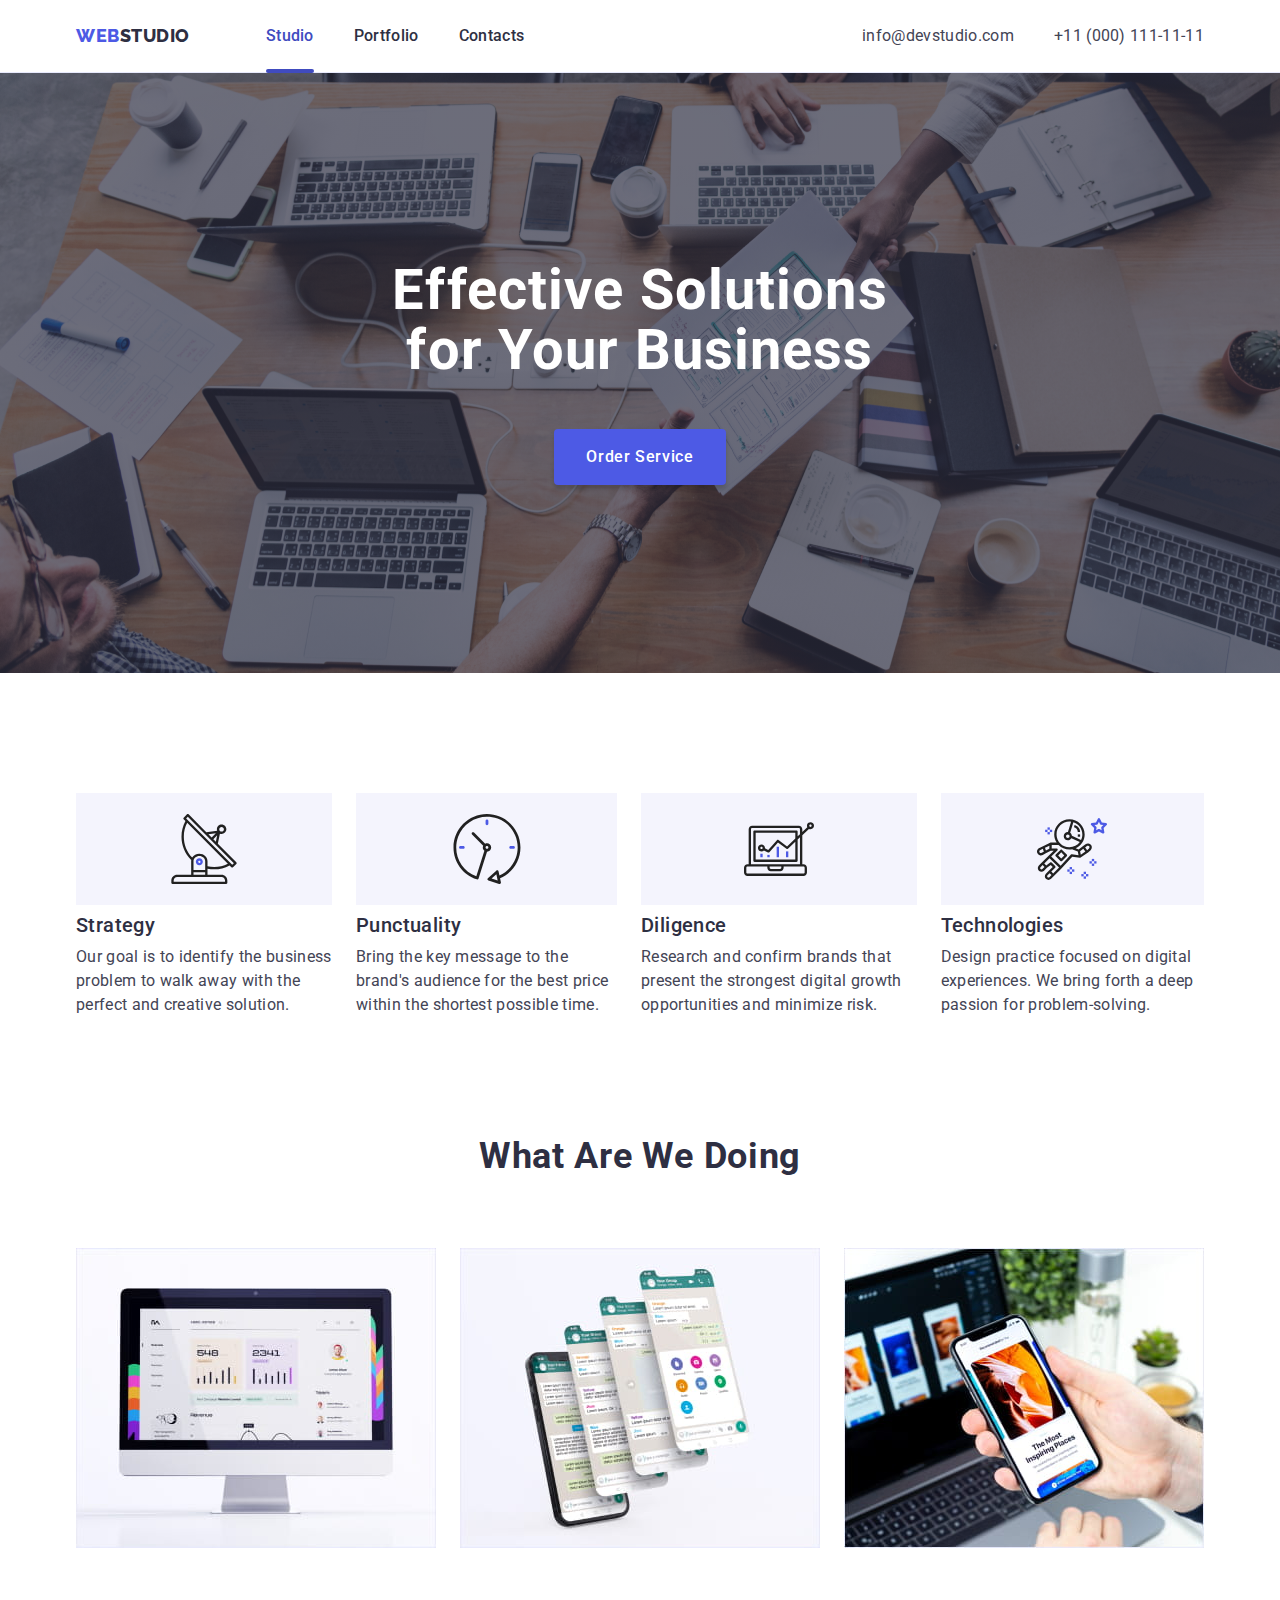
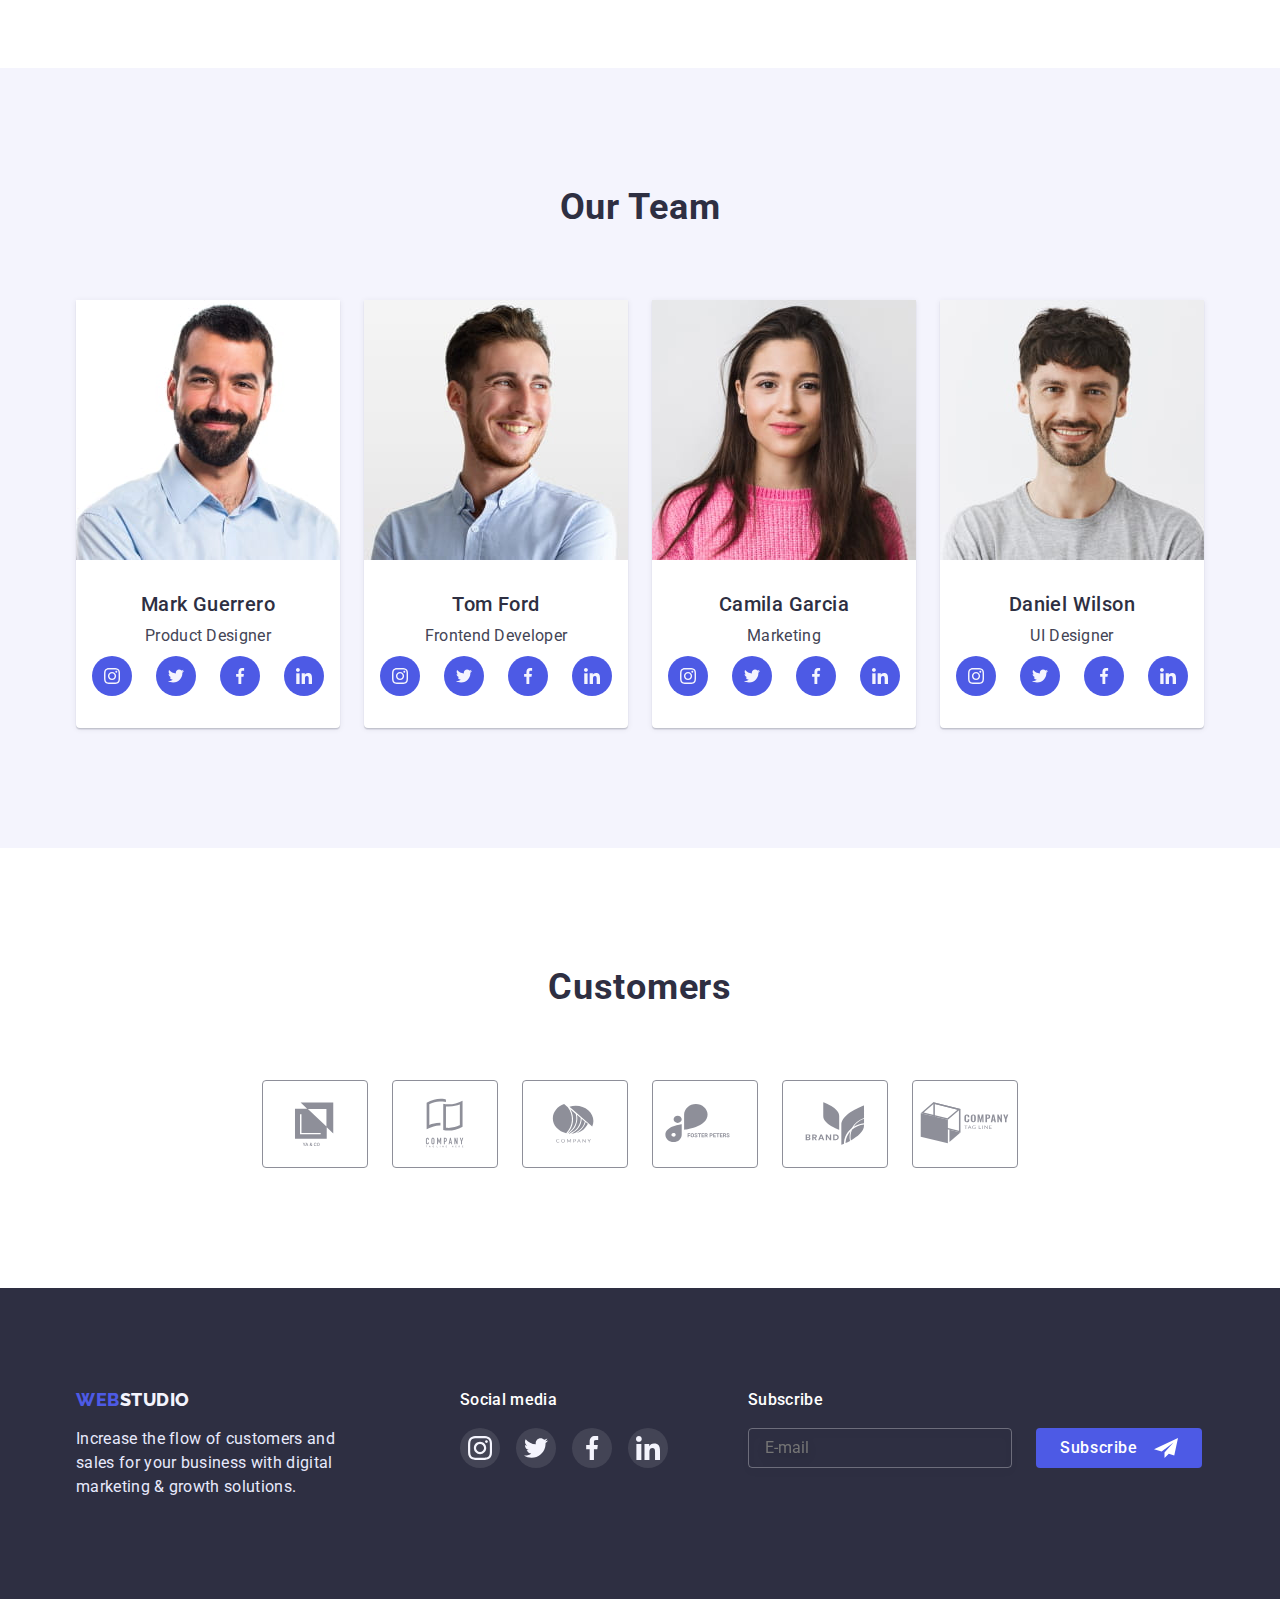
==== index.html @ b94f0a15 "Add files via upload" ====
<!DOCTYPE html>
<html lang="en">
<head>
    <meta charset="UTF-8">
    <meta http-equiv="X-UA-Compatible" content="IE=edge">
    <meta name="viewport" content="width=device-width, initial-scale=1.0">
    <title>Studio</title>
    <link rel="preconnect" href="https://fonts.googleapis.com">
    <link rel="preconnect" href="https://fonts.gstatic.com" crossorigin>
    <link href="https://fonts.googleapis.com/css2?family=Raleway:wght@800&family=Roboto:wght@400;500;700;900&display=swap" rel="stylesheet">
    <link rel="stylesheet" href="css/modern-normalize.css">    
    <link rel="stylesheet" href="css/styles.css">
</head>
<body>
    
<!-- HEADER -->

<header class="top-line">
    
    <div class="top-general container">

        <nav class="top-navigation">

<!--header-logo-->

            <a href="./index.html" class="logo"><span class="logo-clr-2">Web</span>Studio</a>

<!--header-navigation-->

            <ul class="top-navigation-list">

                <li class="top-navigation-items">
                    <a href="index.html" class="navigation-styles active">Studio</a>
                </li>

                <li class="top-navigation-items">
                    <a href="portfolio.html" class="navigation-styles">Portfolio</a>
                </li>

                <li class="top-navigation-items">
                    <a href="" class="navigation-styles">Contacts</a>
                </li>

            </ul>

        </nav>

<!--header-contacts-->

        <address class="top-contacts">

            <ul class="top-contacts-list">

                <li class="top-contacts-items">
                    <a href="mailto:info@devstudio.com" class="top-contacts-link">info@devstudio.com</a>
                </li>

                <li class="top-contacts-items">
                    <a href="tel:+110001111111" class="top-contacts-link">+11 (000) 111-11-11</a>
                </li>

            </ul>

        </address>
        
    </div>

</header>

<!-- MAIN -->

<main>

<!-- SEC 1 -->

<section class="hero-back">

        <div class="hero-box container">

<!--section-1-heading-->

            <h1 class="hero-title">Effective Solutions
                for Your Business</h1>

<!--section-1-button-->

            <button data-modal-open type="button" class="hero-button">Order Service</button>

<!--section-1-modal-->

            <div data-modal class="is-hidden backdrop ">

                <div class="modal ">

                    <button data-modal-close class="close">

                        <svg width="8" height="8" >
                            <use href="./images/icons.svg#icon-close"></use>
                        </svg>

                    </button>

<!-- form -->

                        <h3 class="modal-title">
                            Leave your contacts and we will call you back
                        </h3>

                    <form autocomplete="on">

<!-- 1 -->

                            <label class="styles-labels" for="name">Name</label>

                        <div class="labels-block">

                            <input class="block-input" type="text" name="user-name" id="name" placeholder=" ">

                            <svg class="modal-icons" width="18" height="18" >
                                <use href="./images/icons.svg#icon-person"></use>
                            </svg>
        
                        </div>

<!-- 2 -->

                            <label class="styles-labels" for="tel">Phone</label>

                        <div class="labels-block">
                            <input class="block-input" type="tel" name="phone" id="tel" placeholder=" ">
                            
                            <svg class="modal-icons" width="18" height="24" >
                                <use href="./images/icons.svg#icon-phone"></use>
                            </svg>
                        
                        </div>

<!-- 3 -->

                            <label class="styles-labels" for="mail">Email</label>

                        <div class="labels-block">
                            <input class="block-input" type="email" name="email" id="mail" placeholder=" ">
                        
                            <svg class="modal-icons" width="18" height="24" >
                                <use href="./images/icons.svg#icon-email"></use>
                            </svg>
                        
                        </div>

<!-- comment -->

                            <label class="styles-labels" for="comment">Comment</label>
                        
                        <div class="comment-pozition">

                            <textarea class="comment-block" name="comment" id="comment" placeholder="Text input"></textarea>
                        </div>

<!-- checkbox -->

                        <div class="checkbox-pozition">

                            <label class="chekbox-content">

                                <input class="checkbox" type="checkbox" name="privacy-policy">
                                
                                <svg class="icon-accept" width="16" height="16">
                                    <use href="./images/icons.svg#icon-click"></use>
                                </svg>

                                I accept the terms and conditions of the<a class="link-checkbox" href="">Privacy Policy</a>
                            
                            </label>
                        
                        </div>

                        <button class="modal-send" type="submit">Send</button>

                    </form>

                </div>   

            </div>

        </div>

</section>

<!-- SEC 2 -->

<section class="section">

    <div class="container">

        <h2 class="visually-hidden">features</h2>

            <ul class="benefits-list">
    
                <li class="benefits-items">

                    <div class="benefits-icon">
                        <svg width="70" height="70">
                            <use href="./images/icons.svg#icon-antenna"></use>
                        </svg>
                    </div>

                    <h3 class="benefits-title">Strategy</h3>
    
                    <p class="benefits-text">
                        Our goal is to identify the business
                        problem to walk away with the
                        perfect and creative solution. 
                    </p>

                </li>
    
                <li class="benefits-items">

                    <div class="benefits-icon">
                        <svg width="70" height="70">
                            <use href="./images/icons.svg#icon-clock"></use>
                        </svg>
                    </div>

                    <h3 class="benefits-title">Punctuality</h3>
    
                    <p class="benefits-text">
                        Bring the key message to the
                        brand's audience for the best price
                        within the shortest possible time.
                    </p>
                </li>
    
                <li class="benefits-items">

                    <div class="benefits-icon">
                        <svg width="70" height="70">
                            <use href="./images/icons.svg#icon-diagram"></use>
                        </svg>
                    </div>

                    <h3 class="benefits-title">Diligence</h3>
    
                    <p class="benefits-text">Research and confirm brands that
                        present the strongest digital growth
                        opportunities and minimize risk.
                    </p>

                </li>
    
                <li class="benefits-items">

                    <div class="benefits-icon">
                        <svg width="70" height="70">
                            <use href="./images/icons.svg#icon-astronaut"></use>
                        </svg>
                    </div>

                    <h3 class="benefits-title">Technologies</h3>
    
                    <p class="benefits-text">Design practice focused on digital
                        experiences. We bring forth a deep
                        passion for problem-solving.
                        </p>
                </li>
    
            </ul>

    </div>

</section>

<!-- SEC 3 -->

<section class="section services">
        
    <div class="container">
        
        <h2 class="services-title">What are we doing</h2>
    
            <ul class="services-list">
    
                <li class="services-items">
                    <img src="./images/Studio/pc.jpg" alt="pc" width="360" height="300">
                </li>
    
                <li class="services-items">
                    <img src="./images/Studio/smartphone1.jpg" alt="smartphone" width="360" height="300">
                </li>
    
                <li class="services-items">
                    <img src="./images/Studio/smartphone2.jpg" alt="smartphone" width="360" height="300">
                </li>
    
            </ul>
        
    </div>

</section>

<!-- SEC 4 -->

<section class="section team-back">

    <div class="container">
        
        <h2 class="team-title">Our Team</h2>
    
            <ul class="team-list">
    
                <li class="team-cards">

                    <img class="team-photo" src="./images/Studio/Mark.jpg" alt="Mark" width="264" height="260">
    
                            <h3 class="team-name">Mark Guerrero</h3>
                            <p class="team-specialization">Product Designer</p>

                        <ul class="staff-socials">

                            <li class="icon-pozition">
                                <a href="" class="frame-social">

                                    <svg class="staff-icons" width="16" height="16">
                                        <use href="./images/icons.svg#icon-instagram"></use>
                                    </svg>

                                </a>
                            </li>

                            <li class="icon-pozition">
                                <a href="" class="frame-social">

                                    <svg class="staff-icons" width="16" height="16">
                                        <use href="./images/icons.svg#icon-twitter"></use>
                                    </svg>

                                </a>
                            </li>

                            <li class="icon-pozition">
                                <a href="" class="frame-social">

                                    <svg class="staff-icons" width="16" height="16">
                                        <use href="./images/icons.svg#icon-facebook"></use>
                                    </svg>

                                </a>
                            </li>

                            <li class="icon-pozition">
                                <a href="" class="frame-social">

                                    <svg class="staff-icons" width="16" height="16">
                                        <use href="./images/icons.svg#icon-linkedin"></use>
                                    </svg>

                                </a>
                            </li>

                        </ul>
    
                </li>
    
                <li class="team-cards">

                    <img class="team-photo" src="./images/Studio/Tom.jpg" alt="Tom" width="264" height="260">
    
                            <h3 class="team-name">Tom Ford</h3>
                            <p class="team-specialization">Frontend Developer</p>

                        <ul class="staff-socials">

                            <li class="icon-pozition">
                                <a href="" class="frame-social">

                                    <svg class="staff-icons" width="16" height="16">
                                        <use href="./images/icons.svg#icon-instagram"></use>
                                    </svg>

                                </a>
                            </li>

                            <li class="icon-pozition">
                                <a href="" class="frame-social">

                                    <svg class="staff-icons" width="16" height="16">
                                        <use href="./images/icons.svg#icon-twitter"></use>
                                    </svg>

                                </a>
                            </li>

                            <li class="icon-pozition">
                                <a href="" class="frame-social">

                                    <svg class="staff-icons" width="16" height="16">
                                        <use href="./images/icons.svg#icon-facebook"></use>
                                    </svg>
                                    
                                </a>    
                            </li>

                            <li class="icon-pozition">
                                <a href="" class="frame-social">

                                    <svg class="staff-icons" width="16" height="16">
                                        <use href="./images/icons.svg#icon-linkedin"></use>
                                    </svg>

                                </a>
                            </li>

                        </ul>
    
                </li>
    
                <li class="team-cards">

                    <img class="team-photo" src="./images/Studio/Camila.jpg" alt="Camila" width="264" height="260">
    
                            <h3 class="team-name">Camila Garcia</h3>
                            <p class="team-specialization">Marketing</p>

                        <ul class="staff-socials">

                            <li class="icon-pozition">
                                <a href="" class="frame-social">

                                    <svg class="staff-icons" width="16" height="16">
                                        <use href="./images/icons.svg#icon-instagram"></use>
                                    </svg>
                                    
                                </a>
                            </li>

                            <li class="icon-pozition">
                                <a href="" class="frame-social">

                                    <svg class="staff-icons" width="16" height="16">
                                        <use href="./images/icons.svg#icon-twitter"></use>
                                    </svg>

                                </a>
                            </li>

                            <li class="icon-pozition">
                                <a href="" class="frame-social">

                                    <svg class="staff-icons" width="16" height="16">
                                        <use href="./images/icons.svg#icon-facebook"></use>
                                    </svg>

                                </a>
                            </li>

                            <li class="icon-pozition">
                                <a href="" class="frame-social">

                                    <svg class="staff-icons" width="16" height="16">
                                        <use href="./images/icons.svg#icon-linkedin"></use>
                                    </svg>

                                </a>
                            </li>

                        </ul>
    
                </li>
    
                <li class="team-cards">

                    <img class="team-photo" src="./images/Studio/Daniel.jpg" alt="Daniel" width="264" height="260">
    
                            <h3 class="team-name">Daniel Wilson</h3>
                            <p class="team-specialization">UI Designer</p>

                        <ul class="staff-socials">

                            <li class="icon-pozition">
                                <a href="" class="frame-social">

                                    <svg class="staff-icons" width="16" height="16">
                                        <use href="./images/icons.svg#icon-instagram"></use>
                                    </svg>

                                </a>
                            </li>

                            <li class="icon-pozition">
                                <a href="" class="frame-social">
                                    
                                    <svg class="staff-icons" width="16" height="16">
                                        <use href="./images/icons.svg#icon-twitter"></use>
                                    </svg>

                                </a>
                            </li>

                            <li class="icon-pozition">
                                <a href="" class="frame-social">

                                    <svg class="staff-icons" width="16" height="16">
                                        <use href="./images/icons.svg#icon-facebook"></use>
                                    </svg>

                                </a>
                            </li>

                            <li class="icon-pozition">
                                <a href="" class="frame-social">

                                    <svg class="staff-icons" width="16" height="16">
                                        <use href="./images/icons.svg#icon-linkedin"></use>
                                    </svg>

                                </a>
                            </li>

                        </ul>
                </li>
            
            </ul>


    </div>

</section>

<!-- SEC 5 -->
<section class="section">

    <div class="container">

        <h2 class="clients-title">Customers</h2>

        <ul class="clients-list">

            <li class="clients-items">
                <a href="" class="clients-link">
                    <svg class="clients-icons" width="104" height="56">
                        <use href="./images/icons.svg#icon-Logo"></use>
                    </svg>
                </a>
            </li>

            <li class="clients-items">
                <a href="" class="clients-link">
                    <svg class="clients-icons" width="104" height="56">
                        <use href="./images/icons.svg#icon-Logo-1"></use>
                    </svg>
                </a>
            </li>

            <li class="clients-items">
                <a href="" class="clients-link">
                    <svg class="clients-icons" width="104" height="56">
                        <use href="./images/icons.svg#icon-Logo-2"></use>
                    </svg>
                </a>
            </li>

            <li class="clients-items">
                <a href="" class="clients-link">
                    <svg class="clients-icons" width="104" height="56">
                        <use href="./images/icons.svg#icon-Logo-3"></use>
                    </svg>
                </a>
            </li>

            <li class="clients-items">
                <a href="" class="clients-link">
                    <svg class="clients-icons" width="104" height="56">
                        <use href="./images/icons.svg#icon-Logo-4"></use>
                    </svg>
                </a>    
            </li>

            <li class="clients-items">
                <a href="" class="clients-link">
                    <svg class="clients-icons" width="104" height="56">
                        <use href="./images/icons.svg#icon-Logo-5"></use>
                    </svg>
                </a>
            </li>
            
        </ul>

    </div>

</section>

</main>

<!-- FOOTER -->


















<footer class="footer-page">

    <div class="foot-back container">

        <div>

<!--footer-logo-->
            
            <a href="./index.html" class="logo-foot"><span class="logo-clr-2">Web</span>Studio</a>
            
<!--footer-text-->

            <p class="foot-text">Increase the flow of customers and sales for your business with digital marketing & growth solutions.</p>
        
        </div>

<!--footer-icons-->

        <div class="foot-media-pozition">

            <h3 class="foot-social-title">Social media</h3>
    
            <ul class="foot-socials">
                <li class="foot-pozition">
                    <a href="" class="foot-link">

                        <svg class="foot-icons" width="24" height="24">
                            <use href="./images/icons.svg#icon-instagram"></use>
                        </svg>

                    </a>
                </li>
    
                <li class="foot-pozition">
                    <a href="" class="foot-link">

                        <svg class="foot-icons" width="24" height="24">
                            <use href="./images/icons.svg#icon-twitter"></use>
                        </svg>

                    </a>
                </li>

                <li class="foot-pozition">
                    <a href="" class="foot-link">

                        <svg class="foot-icons" width="24" height="24">
                            <use href="./images/icons.svg#icon-facebook"></use>
                        </svg>

                    </a>
                </li>

                <li class="foot-pozition">
                    <a href="" class="foot-link">

                        <svg class="foot-icons" width="24" height="24">
                            <use href="./images/icons.svg#icon-linkedin"></use>
                        </svg>

                    </a>
                </li>

            </ul>
        </div>

        <div class="subscribe-position" >

            <h3 class="subscribe-title">Subscribe</h3>

            <form class="foot-form">

                        <input class="foot-input-email" type="email" placeholder="E-mail">

                <button class="button-subscribe" type="submit">Subscribe
    
                    <svg class="airplane-position" width="24" height="24">
                        <use href="./images/icons.svg#icon-airplane"></use>
                    </svg>
        
                </button>

            </form>

        </div>

    </div>

</footer>

<script src="./js/modal.js"></script>

</body>
</html>
---- css/styles.css ----
/* GLOBAL-1 */
h1, h2, h3, h4, h5, h6, ul, p{ 
margin: 0;
padding: 0;
}

img{
display: block;
}

body{
font-family: 'Roboto', sans-serif;
background-color: var(--color-9);
color: var(--color-3);
}

.container{
max-width: 1158px;
margin: auto;
padding: 0 15px;
}

.section{
padding-top: 120px;
padding-bottom: 120px;
}

:root {
    --color-1: #4D5AE5 ;
    --color-2: #404BBF;
    --color-3: #2E2F42;
    --color-4: #31D0AA;
    --color-5: #434455 ;
    --color-6: #8E8F99 ;
    --color-7: #E7E9FC ;
    --color-8: #F4F4FD ;
    --color-9: #FFFFFF;
    --color-10: #AFB1B8;
    --color-11: #FCFCFC; 
    --color-12: #757575;
    --color-13: #8E8F99;
}

.visually-hidden {
position: absolute;
white-space: nowrap;
width: 1px;
height: 1px;
overflow: hidden;
border: 0;
clip: rect(0 0 0 0);
clip-path: inset(50%);
margin: -1px;
} 

/* --HEADER-- */

.top-line{
border-bottom: 1px solid var(--color-7);
box-shadow: 0px 2px 1px rgba(46, 47, 66, 0.08), 0px 1px 1px rgba(46, 47, 66, 0.16), 0px 1px 6px rgba(46, 47, 66, 0.08);
}

.top-general{
display: flex;
margin: auto;
}

.top-navigation{
display: flex;
}

.logo{
font-family: 'Raleway', sans-serif;
font-weight: 800;
font-size: 18px;
line-height: 1.3;
letter-spacing: 0.03em;
text-transform: uppercase;
color: var(--color-3);
text-decoration: none;
padding: 24px 0px;
}

.logo-clr-2{
color: var(--color-1);
}

.top-navigation-list{
display: flex;
list-style-type: none;
gap: 40px;
margin-left: 76px;
}

.top-navigation-items{
position:relative;
}

.navigation-styles{
font-weight: 500;
font-size: 16px;
line-height: 1.5;
letter-spacing: 0.02em;
text-decoration: none; 
color: var(--color-3);
display: block;
padding: 24px 0px;
transition-property: color;
transition-duration: 250ms;
transition-timing-function: cubic-bezier(0.4, 0, 0.2, 1);
}

.navigation-styles:hover, .navigation-styles:focus{
color: var(--color-2);
}

.top-contacts{
margin-left: auto;
}

.top-contacts-list{
display: flex;
list-style-type: none;
gap: 40px;
}

.top-contacts-items{

}

.top-contacts-link{
font-style: normal;
font-size: 16px;
line-height: 1.5;
letter-spacing: 0.02em;
color: var(--color-5);
text-decoration: none; 
display: block;
padding: 24px 0px;
transition-property: color;
transition-duration: 250ms;
transition-timing-function: cubic-bezier(0.4, 0, 0.2, 1);
}

.top-contacts-link:hover, .top-contacts-link:focus{
color: var(--color-2);

}

/* ---MAIN-INDEX--- */

/* -SEC-1-HERO- */


.hero-back{
margin: 0 auto;
max-width: 1440px;   
background: var(--color-3);
padding-bottom: 188px;
padding-top: 188px;
text-align: center;
background-image: linear-gradient(to right,rgba(46, 47, 66, 0.7),rgba(46, 47, 66, 0.7)), url(../images/Studio/hero-image.jpg);
}

.hero-box{

}

.hero-title{
font-weight: 700;
font-size: 56px;
line-height: 1.07;
text-align: center;
letter-spacing: 0.02em;
color: var(--color-9);
width: 496px;
margin: auto;
}

.hero-button{
font-family: 'Roboto', sans-serif;
padding: 16px 32px;
background: var(--color-1);
box-shadow: 0px 4px 4px rgba(0, 0, 0, 0.15);
border-radius: 4px;
font-weight: 500;
font-size: 16px;
line-height: 1.5;
letter-spacing: 0.04em;
color: var(--color-9);
border: 0px;
cursor: pointer;
margin-top: 48px;
text-align: center;
transition-property: background;
transition-duration: 250ms;
transition-timing-function: cubic-bezier(0.4, 0, 0.2, 1);
}

.hero-button:hover, .hero-button:focus{
background: var(--color-2);
}

.is-hidden{
visibility: hidden;
opacity: 0;
pointer-events: none;
}

.backdrop{ 
position:fixed;
top: 0;
left: 0;
width: 100%;
height: 100%;
background: rgba(46, 47, 66, 0.4);
z-index: 100;
transition-property: visibility, opacity;
transition-duration: 250ms;
transition-timing-function: cubic-bezier(0.4, 0, 0.2, 1);
}

.backdrop.is-hidden .modal{
transform:translate(-50%, -50%);
}

.modal{
transform:translate(-50%, -50%);
width: 408px;
height: 576px;
position: absolute;
top: 50%;
left: 50%;
background-color: var(--color-11);

padding-left: 24px;
padding-right: 24px;
padding-bottom: 24px;
padding-top: 72px;
}

.close{
border: 1px solid rgba(0, 0, 0, 0.1);
width: 24px;
height: 24px;
border-radius: 50%;
cursor: pointer;
background-color: var(--color-7);
display: flex;
justify-content: center;
align-items: center;
position: absolute;
top: 24px;
right: 24px;
transition-property: background, fill;
transition-duration: 250ms;
transition-timing-function: cubic-bezier(0.4, 0, 0.2, 1);
}

.close:hover, .close:focus{
background: var(--color-2);
fill: var(--color-9);
}

/* form */

form{

}

.modal-title{
    
font-weight: 500;
font-size: 16px;
line-height: 1.5;
text-align: center;
letter-spacing: 0.02em;
color: var(--color-3);

margin-bottom: 16px;

}

.labels-block{
margin-bottom: 8px;
display: flex;
flex-direction: column;
position: relative;
}

.styles-labels{
font-size: 12px;
line-height: 1;
letter-spacing: 0.01em;
color: var(--color-13);
margin-bottom: 4px;
display: block;
text-align: start;
}

.block-input{
border: 1px solid rgba(33, 33, 33, 0.2);
border-radius: 4px;
font-size: 12px;
line-height: 1.17;
letter-spacing: 0.04em;
color: var(--color-3);
height: 40px;
padding-left: 38px;

transition-property: border-color;
transition-duration: 250ms;
transition-timing-function: cubic-bezier(0.4, 0, 0.2, 1);
}

.block-input:hover, .block-input:focus{
border-color: var(--color-1);
outline: none;
}

.block-input:hover, .block-input:focus + .modal-icons{
fill: var(--color-1);
}

.modal-icons{
position: absolute;
display: inline-block;
left: 19px;
top: 50%;
transform: translateY(-50%);
fill: var(--color-3);

transition-property: fill;
transition-duration: 250ms;
transition-timing-function: cubic-bezier(0.4, 0, 0.2, 1);
}

.comment-pozition{
display: flex;
flex-direction: column;
position: relative;
}

.comment-block{
height: 120px;
border: 1px solid rgba(33, 33, 33, 0.2);
border-radius: 4px;
font-size: 12px;
line-height: 1.7;
letter-spacing: 0.04em;
color: var(--color-3);
resize: none;
padding-top: 8px;
padding-left: 16px;

transition-property: border-color;
transition-duration: 250ms;
transition-timing-function: cubic-bezier(0.4, 0, 0.2, 1);
}

.comment-block:hover, .comment-block:focus{
border-color: var(--color-1);
outline: none;
}

.checkbox-pozition{
margin-top: 16px;
margin-bottom: 24px;
}

.checkbox{
position: absolute;
width: 1px;
height: 1px;
margin: -1px;
border: 0;
padding: 0;
clip: rect(0 0 0 0);
overflow: hidden;
transition-property: background, fill;
transition-duration: 250ms;
transition-timing-function: cubic-bezier(0.4, 0, 0.2, 1);
}

.checkbox:checked + .icon-accept{
background: var(--color-2);
border-radius: 2px;
fill: var(--color-8);
background-origin: border-box;
padding: 4px 3px;
border: none;

}

.icon-accept{
border: 1.5px solid var(--color-3);
border-radius: 2px;
fill: none;
margin-right: 10px;
transition-property: background, fill;
transition-duration: 250ms;
transition-timing-function: cubic-bezier(0.4, 0, 0.2, 1);
}

.chekbox-content{
font-size: 12px;
line-height: 1.17;
letter-spacing: 0.04em;
color: var(--color-12);
flex: none;
order: 1;
flex-grow: 0;
cursor: pointer;
align-items: center;
display: flex;
}

.link-checkbox{
font-size: 12px;
line-height: 1.3;
letter-spacing: 0.04em;
text-decoration-line: underline;
color: var(--color-1);
flex: none;
order: 2;
flex-grow: 0;
margin-left: 3px;
}

.link-checkbox:hover, .link-checkbox:focus{
color: var(--color-2);
outline: none;
}

.modal-send{
outline: none;
background: var(--color-1);
box-shadow: 0px 4px 4px rgba(0, 0, 0, 0.15);
border-radius: 4px;
font-size: 16px;
line-height: 1.5;
text-align: center;
letter-spacing: 0.04em;
color: var(--color-9);
cursor: pointer;
border: 0;
max-width: 169px;
width: 100%;
padding: 16px 32px;
transition-property: background;
transition-duration: 250ms;
transition-timing-function: cubic-bezier(0.4, 0, 0.2, 1);
}

.modal-send:hover, .modal-send:focus{
background: var(--color-2);
}

.privacy-policy{
font-size: 12px;
line-height: 1.17;
letter-spacing: 0.04em;
color: var(--color-12);

flex: none;
order: 1;
flex-grow: 0;
}





/* -SEC-2-BENEFITS- */

.benefits-list{
display: flex;
list-style-type: none;
gap: 24px;
padding: 0 ;
}

.benefits-items{
flex-basis: calc((100%-72)/ 4)
}

.benefits-icon{
height: 112px;
display: flex;
justify-content: center;
align-items: center;
background: var(--color-8);
}

.benefits-title{
margin-top: 8px;
font-weight: 500;
font-size: 20px;
line-height: 1.2;
letter-spacing: 0.02em;
}

.benefits-text{
font-size: 16px;
line-height: 1.5;
letter-spacing: 0.02em;
color: var(--color-5);
margin-top: 8px;
}

/* -SEC-3-SERVICES */

.services{
padding-top: 0;
}

.services-title{
font-weight: 700;
font-size: 36px;
line-height: 1.1;
text-align: center;
letter-spacing: 0.02em;
text-transform: capitalize;
}

.services-list{
margin: 0;
margin-top: 72px;
display: flex;
justify-content: center;
list-style-type: none;
gap: 24px;
padding: 0;
}

.services-items{

}

/* -SEC-4-TEAM */

.team-back{
background: var(--color-8);
}

.team-title{
font-weight: 700;
font-size: 36px;
line-height: 1.1;
text-align: center;
letter-spacing: 0.02em;
text-transform: capitalize;
}

.team-list{
margin: 0;
display: flex;
justify-content: center;
list-style-type: none;
gap: 24px;
margin-top: 72px;
padding: 0;
}

.team-cards{
background: var(--color-9);
box-shadow: 0px 1px 6px rgba(46, 47, 66, 0.08), 0px 1px 1px rgba(46, 47, 66, 0.16), 0px 2px 1px rgba(46, 47, 66, 0.08);
border-radius: 0px 0px 4px 4px;
padding-bottom: 32px;
margin: 0;
}

.team-photo{

}

.team-name{
font-weight: 500;
font-size: 20px;
line-height: 1.2;
text-align: center;
letter-spacing: 0.02em;
flex: none;
order: 0;
flex-grow: 0;
margin-top: 32px;
margin-bottom: 0px;
}

.team-specialization{
font-size: 16px;
line-height: 1.5;
text-align: center;
letter-spacing: 0.02em;
color: var(--color-5);
margin: 8px 0px;
}

.staff-socials{
display: flex;
gap: 24px;
justify-content: center;
padding: 0;
}

.icon-pozition{
list-style-type: none;
}

.frame-social{
display: flex;
justify-content: center;
align-items: center;
width: 40px;
height: 40px;
border-radius: 50%;
color: var(--color-8);
background: var(--color-1);
transition-property: background;
transition-duration: 250ms;
transition-timing-function: cubic-bezier(0.4, 0, 0.2, 1);
}

.frame-social:hover, .frame-social:focus{
background: var(--color-2);
}

.staff-icons{
fill: currentColor;
}

/* -SEC-5-CLIENTS */

.clients-title{
font-weight: 700;
font-size: 36px;
line-height: 1.1;
text-align: center;
letter-spacing: 0.02em;
text-transform: capitalize;
}

.clients-list{
display: flex;
justify-content: center;
gap: 24px;
margin-top: 72px;
}

.clients-items{
list-style-type: none;
flex-basis: calc((100%-88)/ 6);
}

.clients-link{
display: flex;
justify-content: center;
align-items: center;
fill:var(--color-6);
border: 1px solid var(--color-6);
border-radius: 4px;
height: 88px;
transition-property: fill, border;
transition-duration: 250ms;
transition-timing-function: cubic-bezier(0.4, 0, 0.2, 1);
}


.clients-link:hover, .clients-link:focus{
fill: var(--color-2);
border: 1px solid var(--color-2);
}

/* ---MAIN-PORTFOLIO--- */

.scroll-up{
padding-top: 94px;
}

.scroll-portfolio-list{
display: flex;
list-style-type: none;
gap: 24px;
justify-content: center;
}

.scroll-items{

}

.button-portfolio{
font-family: 'Roboto', sans-serif;
background: var(--color-8);
border: 1px solid var(--color-7);
border-radius: 4px;
font-weight: 500;
font-size: 16px;
line-height: 1.5;
letter-spacing: 0.04em;
color: var(--color-1);
padding: 12px 24px;
cursor: pointer;
transition-property: background, color, box-shadow, border-color;
transition-duration: 250ms;
transition-timing-function: cubic-bezier(0.4, 0, 0.2, 1);
}

.button-portfolio:hover, .button-portfolio:focus{
background: var(--color-2);
box-shadow: 0px 3px 1px rgba(0, 0, 0, 0.1), 0px 2px 1px rgba(0, 0, 0, 0.08), 0px 2px 2px rgba(0, 0, 0, 0.12);
color: var(--color-9);
border-color: transparent;
}

/* ---- SEC 1.2 ---- */

.portfolio-list{
list-style-type: none;    
display: flex;
flex-wrap: wrap;
column-gap: 24px;
row-gap: 48px;
justify-content: center;
margin-top: 72px;
}

/* --------------- */
.card-items{
transition-property: opacity, transform;
transition-duration: 250ms;
transition-timing-function: cubic-bezier(0.4, 0, 0.2, 1);
}
.card-items:hover .text-sliding{
opacity: 1;
transform: translateY(0);  
}
.card-items:hover .text-back-card{
opacity: 1;
transform: translateY(-100%);
}
/* --------------- */

.card-link-style{
text-decoration: none;
background: var(--color-9);
display: block;
transition-property: box-shadow;
transition-duration: 250ms;
transition-timing-function: cubic-bezier(0.4, 0, 0.2, 1);
}
.card-link-style:hover, .card-link-style:focus{
box-shadow: 0px 1px 6px rgba(46, 47, 66, 0.08), 0px 1px 1px rgba(46, 47, 66, 0.16), 0px 2px 1px rgba(46, 47, 66, 0.08);
}
/* --------------- */

.card-frame{
border-left: 1px solid var(--color-7);
border-right: 1px solid var(--color-7);
border-bottom: 1px solid var(--color-7);
padding: 32px 16px;
}

.brand-pic{
position: relative;
overflow: hidden;
}

.text-back-card{
display: block;
content: "";
width: 100%;
height: 100%;
position: absolute;
background-color: var(--color-2);
transition-property: opacity, transform; 
transition-duration: 250ms;
transition-timing-function: cubic-bezier(0.4, 0, 0.2, 1);
}

.text-sliding{
position: absolute;
font-weight: 400;
font-size: 16px;
line-height: 1.5;
letter-spacing: 0.02em;
top: 40px;
left: 32px;
right: 32px;
color: var(--color-8);
opacity: 0;
transition-property: opacity, transform;
transition-duration: 250ms;
transition-timing-function: cubic-bezier(0.4, 0, 0.2, 1);
transform: translateY(100%);  
}

.brand-name{
color: var(--color-3);
font-weight: 500;
font-size: 20px;
line-height: 1.2;
letter-spacing: 0.02em;
}

.brand-type{
color: var(--color-5);
font-size: 16px;
line-height: 1.5;
letter-spacing: 0.02em; 
margin-top: 8px;
}

/* --FOOTER-- */

.footer-page{
background: var(--color-3); 
padding-top: 100px;
padding-bottom: 100px;
}

.foot-back{
display:flex ;
}

.logo-foot{
font-family: 'Raleway', sans-serif;
font-weight: 800;
font-size: 18px;
line-height: 1.3;
letter-spacing: 0.03em;
text-transform: uppercase;
color: var(--color-8);
text-decoration: none;
}

.foot-text{
font-size: 16px;
line-height: 1.5;
letter-spacing: 0.02em;
color: var(--color-7);
margin-top: 16px;
max-width: 264px;
}

.foot-media-pozition{
margin-left: 120px;
}

.foot-social-title{
font-weight: 500;
font-size: 16px;
line-height: 1.5;
letter-spacing: 0.02em;
color: var(--color-9);
}

.foot-socials{
display: flex;
gap: 16px;
justify-content: center;
margin-top: 16px;
}


.foot-pozition{
list-style-type: none;
}

.foot-link{
display: flex;
justify-content: center;
align-items: center;
width: 40px;
height: 40px;
border-radius: 50%;
color: var(--color-8);
background: rgba(255, 255, 255, 0.1);
transition-property: background;
transition-duration: 250ms;
transition-timing-function: cubic-bezier(0.4, 0, 0.2, 1);
}

.foot-link:hover, .foot-link:focus{
background: var(--color-4);
}

.foot-icons{
fill: currentColor;
}

/* Subscribe */

.foot-form{
display: flex;
align-items:end ;
margin-top: 16px;
}

.subscribe-position{
margin-left: 80px;
}

.subscribe-title{
font-weight: 500;
font-size: 16px;
line-height: 1.5;
letter-spacing: 0.02em;
color: var(--color-9);
}

.foot-input-email{
border: 1px solid rgba(255, 255, 255, 0.3);
filter: drop-shadow(0px 4px 4px rgba(0, 0, 0, 0.15));
border-radius: 4px;
background: none;
height: 40px;
width: 264px;
padding-left: 16px;
transition-property: border-color, background-color;
transition-duration: 250ms;
transition-timing-function: cubic-bezier(0.4, 0, 0.2, 1);
color: var(--color-9);
}

.foot-input-email:hover{
border-color: var(--color-1);
}

.foot-input-email:focus{
border-color: var(--color-1);
background: none;
outline: none;
}

.foot-email-style{
position: absolute;
padding-top: 8px;
padding-left: 16px;
font-size: 12px;
line-height: 2;
display: flex;
align-items: center;
letter-spacing: 0.04em;
color: rgba(255, 255, 255, 0.6);
}

/*  */

.button-subscribe{
height: 100%;
font-weight: 500;
font-size: 16px;
line-height: 1.5;
display: flex;
align-items: center;
letter-spacing: 0.04em;
color: var(--color-9); 
background: var(--color-1);
border-radius: 4px;
border: none;
margin-left: 24px;
justify-content: center;
padding: 8px 24px;
gap: 16px;
transition-property: background;
transition-duration: 250ms;
transition-timing-function: cubic-bezier(0.4, 0, 0.2, 1);
}

.button-subscribe:hover, .button-subscribe:focus{
background: var(--color-2);
box-shadow: 0px 4px 4px rgba(0, 0, 0, 0.15);
border-radius: 4px;
cursor: pointer;
}

.airplane-position{
fill: var(--color-9);
}

/* GLOBAL-2 */
.active{
color: var(--color-2);
}

.active::after{
position: absolute;
content: "";
width: 100%;
height: 4px;
bottom: -1px;
display: block;
border-radius: 2px;
background-color: var(--color-2);

}
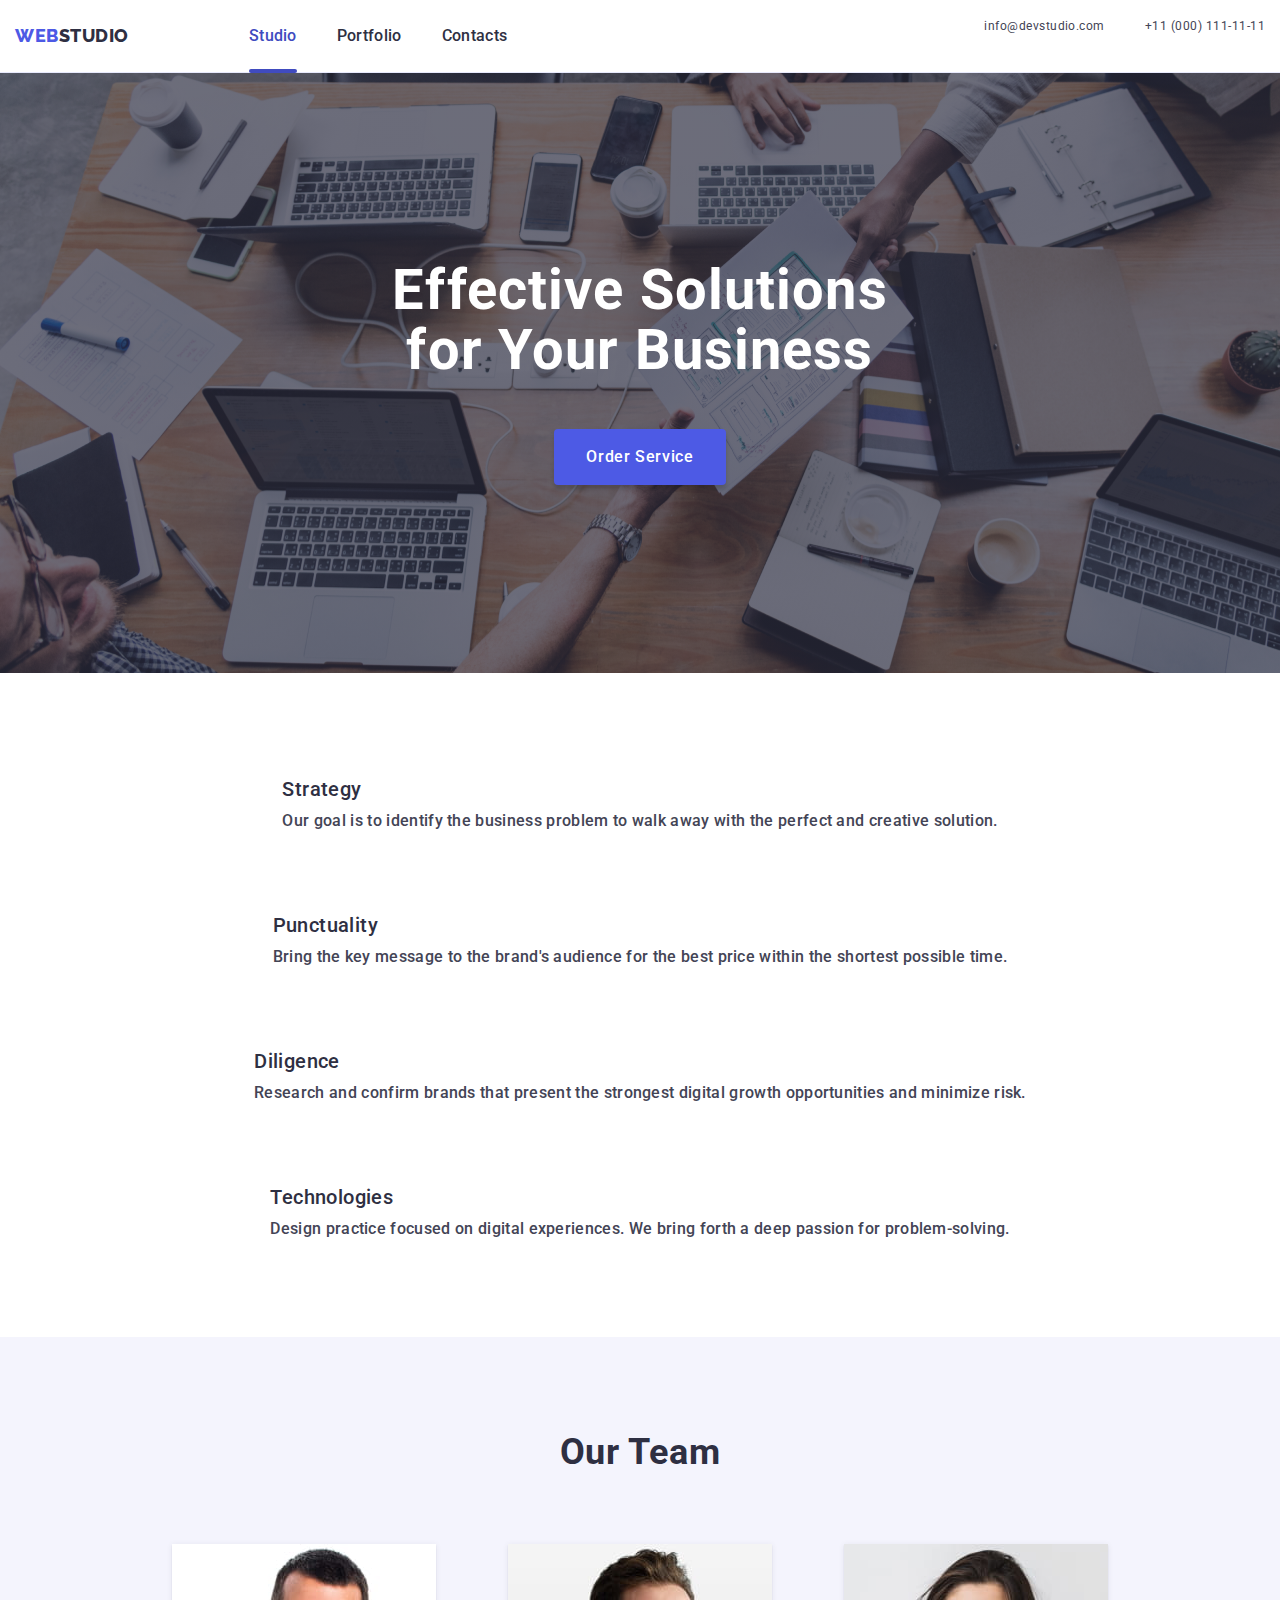
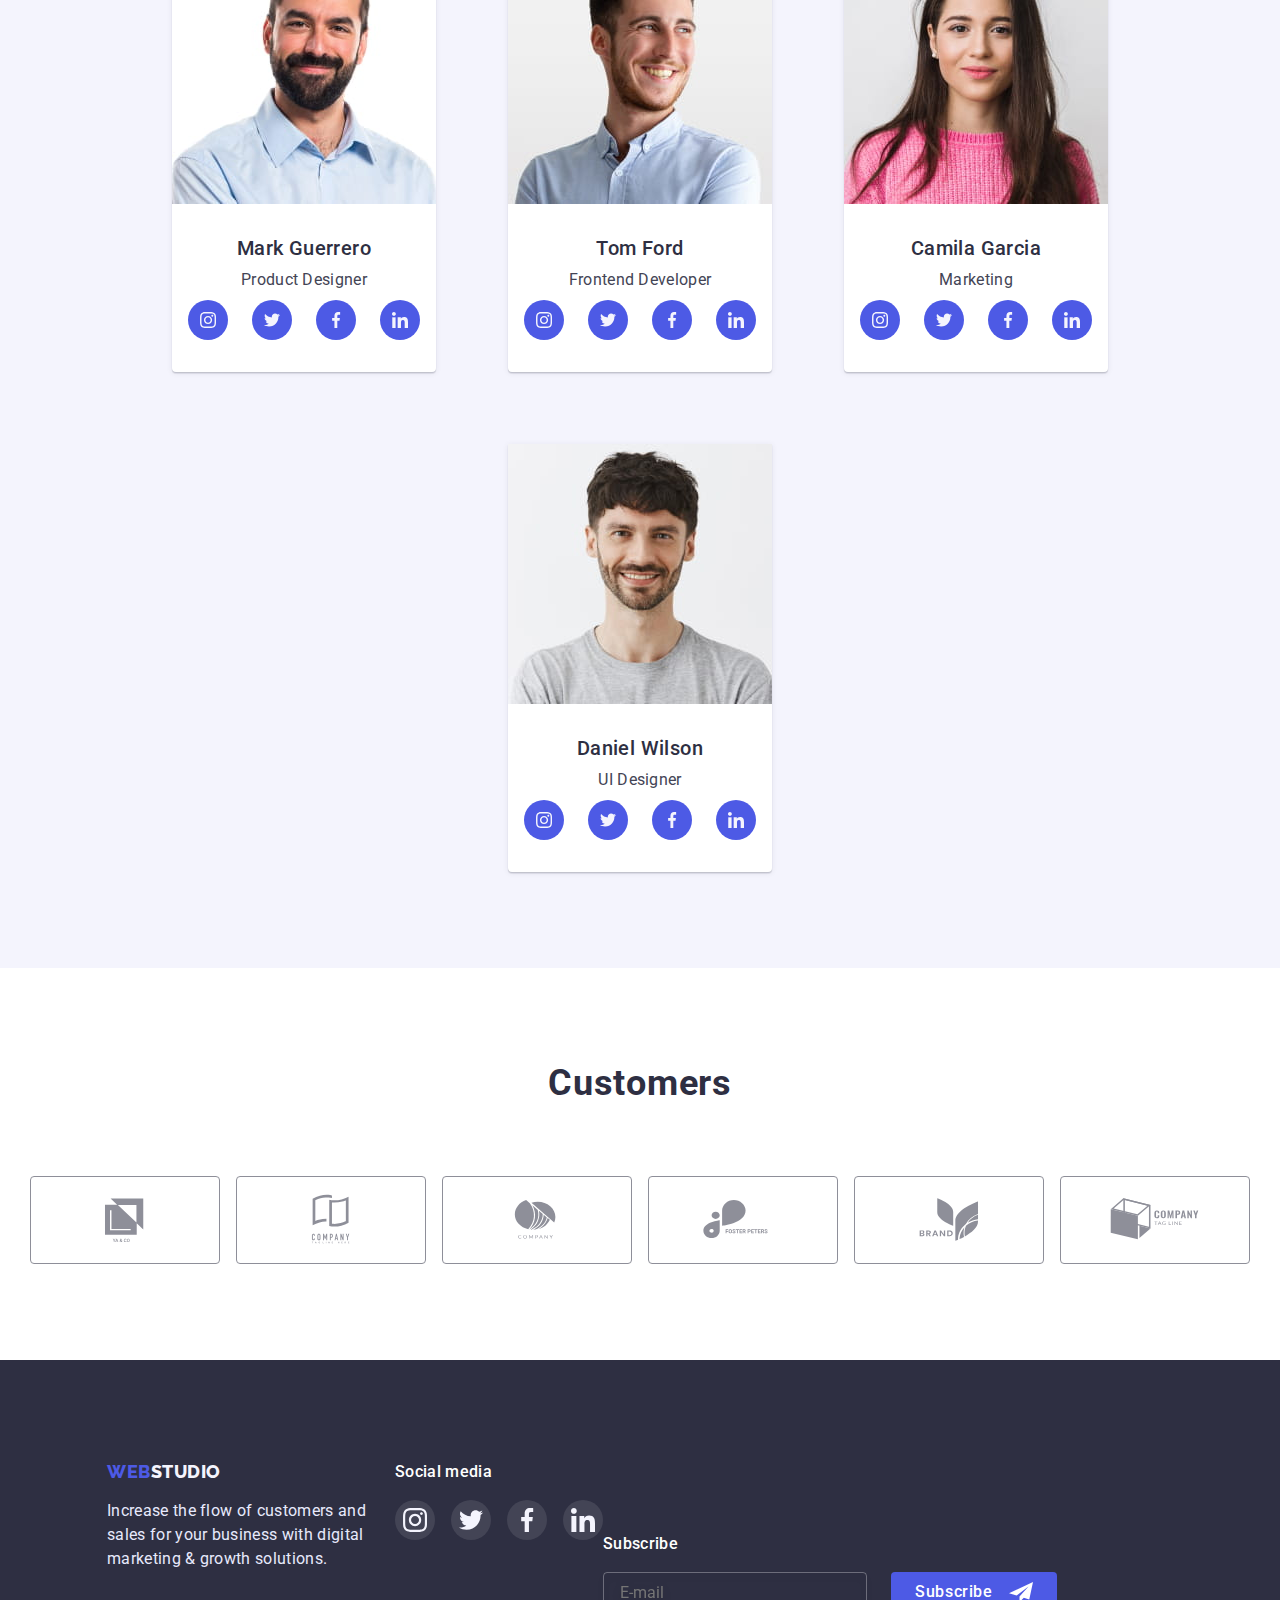
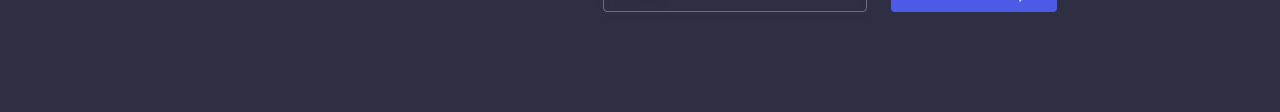
==== commit 4b1c20a5: "Add files via upload" ====
--- a/index.html
+++ b/index.html
@@ -3,7 +3,7 @@
 <head>
     <meta charset="UTF-8">
     <meta http-equiv="X-UA-Compatible" content="IE=edge">
-    <meta name="viewport" content="width=device-width, initial-scale=1.0">
+    <meta name="viewport" content="width=device-width, initial-scale=1.0" />
     <title>Studio</title>
     <link rel="preconnect" href="https://fonts.googleapis.com">
     <link rel="preconnect" href="https://fonts.gstatic.com" crossorigin>
@@ -15,7 +15,7 @@
     
 <!-- HEADER -->
 
-<header class="top-line">
+<header class="top-line" class="page-width">
     
     <div class="top-general container">
 
@@ -44,6 +44,15 @@
             </ul>
 
         </nav>
+
+        <button class="button-menu-mobile" type="button">
+
+            <svg class="position-mobile-menu" width="32" height="22" aria-label="Перемикач мобільного меню">
+                <use class="mobile-icon-close" href="./images/icons.svg#icon-close"> </use>
+                <use class="mobile-icon-menu" href="./images/icons.svg#icon-menu"> </use>
+            </svg>
+
+        </button>
 
 <!--header-contacts-->
 
@@ -69,7 +78,7 @@
 
 <!-- MAIN -->
 
-<main>
+<main class="page-width">
 
 <!-- SEC 1 -->
 
@@ -594,24 +603,7 @@
 
 <!-- FOOTER -->
 
-
-
-
-
-
-
-
-
-
-
-
-
-
-
-
-
-
-<footer class="footer-page">
+<footer class="footer-page" class="page-width">
 
     <div class="foot-back container">
 
@@ -701,6 +693,7 @@
 
 </footer>
 
+<script src="./js/mobile-menu.js"></script>
 <script src="./js/modal.js"></script>
 
 </body>
--- a/css/styles.css
+++ b/css/styles.css
@@ -15,14 +15,29 @@
 }
 
 .container{
-max-width: 1158px;
+/* max-width: 1158px; */
 margin: auto;
 padding: 0 15px;
 }
+
 
 .section{
 padding-top: 120px;
 padding-bottom: 120px;
+}
+
+@media screen and (min-width:320px) and (max-width:767px) {
+    .section{
+        padding-top: 96px;
+        padding-bottom: 96px;
+    }
+}
+
+@media screen and (min-width:768px ) and (max-width: 1439px){
+    .section{
+        padding-top: 96px;
+        padding-bottom: 96px;
+    }
 }
 
 :root {
@@ -39,6 +54,7 @@
     --color-11: #FCFCFC; 
     --color-12: #757575;
     --color-13: #8E8F99;
+    --color-14: #434455;
 }
 
 .visually-hidden {
@@ -63,6 +79,7 @@
 .top-general{
 display: flex;
 margin: auto;
+position: relative;
 }
 
 .top-navigation{
@@ -92,6 +109,18 @@
 margin-left: 76px;
 }
 
+@media screen and (min-width:320px) and (max-width:767px) {
+    .top-navigation-list{
+        display: none;
+    }
+}
+@media screen and (min-width:768px) {
+    .top-navigation-list{
+        margin-left: 120px;
+        
+    }
+}
+
 .top-navigation-items{
 position:relative;
 }
@@ -114,6 +143,35 @@
 color: var(--color-2);
 }
 
+.button-menu-mobile{
+    width: 32px;
+    height: 22px;
+    border: 0;
+    background: none;
+    display: flex;
+    stroke: var(--color-3);
+    margin-right: 0;
+    position: absolute;
+    right: 16px;
+    top: 24px;
+
+}
+
+@media screen and (min-width: 768px) {
+    .button-menu-mobile{
+        display: none;
+    }
+}
+
+.mobile-icon-menu{
+
+}
+
+.mobile-icon-close{
+
+}
+
+
 .top-contacts{
 margin-left: auto;
 }
@@ -122,6 +180,24 @@
 display: flex;
 list-style-type: none;
 gap: 40px;
+}
+
+@media screen and (min-width:320px) and (max-width:767px) {
+    .top-contacts-list{
+        display: none;
+    }
+}
+
+
+@media screen and (min-width:768px) and (max-width:1439px) {
+    .top-contacts-list{
+        display: flex;
+        flex-wrap: wrap;
+        justify-content: end;
+        margin-top: 16px;
+        margin-bottom: 16px;
+        row-gap: 12px;
+    }
 }
 
 .top-contacts-items{
@@ -140,6 +216,17 @@
 transition-property: color;
 transition-duration: 250ms;
 transition-timing-function: cubic-bezier(0.4, 0, 0.2, 1);
+}
+
+@media screen and (min-width:768px) {
+    .top-contacts-link{
+        padding: 0;
+
+        font-weight: 400;
+        font-size: 12px;
+        line-height: 1.7;
+        letter-spacing: 0.04em;
+    }
 }
 
 .top-contacts-link:hover, .top-contacts-link:focus{
@@ -162,6 +249,14 @@
 background-image: linear-gradient(to right,rgba(46, 47, 66, 0.7),rgba(46, 47, 66, 0.7)), url(../images/Studio/hero-image.jpg);
 }
 
+@media screen and (min-width:320px) and (max-width:767px) {
+    .hero-back{
+        padding-top: 112px;
+        padding-bottom: 112px;
+    }
+}
+
+
 .hero-box{
 
 }
@@ -175,6 +270,15 @@
 color: var(--color-9);
 width: 496px;
 margin: auto;
+}
+
+@media screen and (min-width:320px) and (max-width:767px) {
+    .hero-title{
+        font-size: 36px;
+        line-height: 1.1;
+        text-transform: capitalize;
+        max-width: 320px;
+    }
 }
 
 .hero-button{
@@ -197,6 +301,13 @@
 transition-timing-function: cubic-bezier(0.4, 0, 0.2, 1);
 }
 
+@media screen and (min-width:320px) and (max-width:767px) {
+    .hero-button{
+        margin: 0;
+        margin-top: 72px;
+    }
+}
+
 .hero-button:hover, .hero-button:focus{
 background: var(--color-2);
 }
@@ -478,6 +589,88 @@
 list-style-type: none;
 gap: 24px;
 padding: 0 ;
+
+}
+
+@media screen and (min-width:320px) and (max-width:767px) {
+    .benefits-list{
+        display: flex;
+        flex-direction: column;
+        justify-content: center;
+        align-items: center;
+        gap: 72px;
+        }
+    .benefits-icon{
+        position: absolute;
+        margin: -1px;
+        border: 0;
+        padding: 0;
+        clip: rect(0 0 0 0);
+    }
+    .benefits-title{
+        font-weight: 700;
+        font-size: 36px;
+        line-height: 1.1;
+        text-align: center;
+        letter-spacing: 0.02em;
+        text-transform: capitalize;
+        color: var(--color-3);
+        flex: none;
+        order: 0;
+        align-self: stretch;
+    }
+    .benefits-text{
+        font-weight: 500;
+        font-size: 16px;
+        line-height: 1.5;
+        letter-spacing: 0.02em;
+        color: var(--color-14);
+        flex: none;
+        order: 1;
+        align-self: stretch;
+        max-width: 400px;
+    }
+}
+
+@media screen and (min-width: 768px) and (max-width:1439px) {
+    .benefits-list{
+        display: flex;
+        flex-wrap: wrap;
+        justify-content: center;
+        align-items: center;
+        column-gap: 24px;
+        row-gap: 72px;
+        }
+    .benefits-icon{
+        position: absolute;
+        margin: -1px;
+        border: 0;
+        padding: 0;
+        clip: rect(0 0 0 0);
+    }
+    .benefits-title{
+        font-weight: 700;
+        font-size: 36px;
+        line-height: 1.1;
+        text-align: start;
+        letter-spacing: 0.02em;
+        text-transform: capitalize;
+        color: var(--color-3);
+        flex: none;
+        order: 0;
+        align-self: stretch;
+    }
+    .benefits-text{
+        font-weight: 500;
+        font-size: 16px;
+        line-height: 1.5;
+        letter-spacing: 0.02em;
+        color: var(--color-14);
+        flex: none;
+        order: 1;
+        align-self: stretch;
+        min-width: 356px;
+    }
 }
 
 .benefits-items{
@@ -508,10 +701,23 @@
 margin-top: 8px;
 }
 
+
 /* -SEC-3-SERVICES */
 
 .services{
 padding-top: 0;
+}
+
+@media screen and (min-width:320px) and (max-width:1439px) {
+    .services{
+        position: absolute;
+        margin: -1px;
+        border: 0;
+        padding: 0;
+        clip: rect(0 0 0 0);
+    }
+
+
 }
 
 .services-title{
@@ -561,6 +767,27 @@
 margin-top: 72px;
 padding: 0;
 }
+
+@media screen and (min-width:320px) and (max-width:767px) {
+    .team-list{
+        display: flex;
+        flex-direction: column;
+        justify-content: center;
+        align-items: center;
+        gap: 72px;
+    }
+}
+
+@media screen and (min-width:767px) and (max-width:1439px) {
+    .team-list{
+        display: flex;
+        flex-wrap: wrap;
+        justify-content: center;
+        align-items: center;
+        gap: 72px;
+    }
+}
+
 
 .team-cards{
 background: var(--color-9);
@@ -647,6 +874,18 @@
 margin-top: 72px;
 }
 
+@media screen and (min-width:320px) and (max-width:1439px) {
+    .clients-list{
+        display: flex;
+        flex-wrap: wrap;
+        gap: 16px;
+    }
+
+    .clients-link{
+        width: 190px;
+    }
+}
+
 .clients-items{
 list-style-type: none;
 flex-basis: calc((100%-88)/ 6);
@@ -663,8 +902,8 @@
 transition-property: fill, border;
 transition-duration: 250ms;
 transition-timing-function: cubic-bezier(0.4, 0, 0.2, 1);
-}
-
+max-width: 190px;
+}
 
 .clients-link:hover, .clients-link:focus{
 fill: var(--color-2);
@@ -822,6 +1061,37 @@
 display:flex ;
 }
 
+@media screen and (min-width:320px) and (max-width:767px) {
+    .foot-back{
+        display: block;
+        flex-wrap: wrap;
+    }
+
+    .logo-foot{
+        display: flex;
+        justify-content: center;
+    }
+    .foot-text{
+        display: flex;
+        margin: 0 auto;
+    }
+}
+
+@media screen and (min-width:768px) and (max-width:1439px) {
+    .foot-back{
+        display: flex;
+        flex-wrap: wrap;
+        padding-left: 107px;
+        padding-right: 164px;
+    }
+
+    .logo-foot{
+    }
+    .foot-text{
+    }
+}
+
+
 .logo-foot{
 font-family: 'Raleway', sans-serif;
 font-weight: 800;
@@ -846,12 +1116,41 @@
 margin-left: 120px;
 }
 
+@media screen and (min-width:320px) and (max-width:767px) {
+    .foot-media-pozition{
+        margin: 0;
+        margin-top: 72px;
+    }
+}
+
+@media screen and (min-width:768px) and (max-width:1439px) {
+    .foot-media-pozition{
+
+        display: block;
+        margin-left: 24px;
+    }
+}
+
 .foot-social-title{
 font-weight: 500;
 font-size: 16px;
 line-height: 1.5;
 letter-spacing: 0.02em;
 color: var(--color-9);
+}
+
+@media screen and (min-width:320px) and (max-width:767px) {
+    .foot-social-title{
+        display: flex;
+        justify-content: center;
+        margin: 0;
+    }
+}
+
+@media screen and (min-width:768px) and (max-width:1439px) {
+    .foot-social-title{
+
+    }
 }
 
 .foot-socials{
@@ -896,8 +1195,29 @@
 margin-top: 16px;
 }
 
+@media screen and (min-width:320px) and (max-width:767px) {
+    .foot-form{
+        display: block;
+    }
+}
+
+
 .subscribe-position{
 margin-left: 80px;
+}
+
+@media screen and (min-width:320px) and (max-width:767px) {
+    .subscribe-position{
+        margin: 0;
+        margin-top: 72px;
+    }
+}
+
+@media screen and (min-width:767px) and (max-width:1439px) {
+    .subscribe-position{
+        margin: 0;
+        margin-top: 72px;
+    }
 }
 
 .subscribe-title{
@@ -907,6 +1227,16 @@
 letter-spacing: 0.02em;
 color: var(--color-9);
 }
+
+@media screen and (min-width:320px) and (max-width:767px) {
+    .subscribe-title{
+        margin: 0;
+        margin-top: 72px;
+        display: flex;
+        justify-content: center;
+    }
+}
+
 
 .foot-input-email{
 border: 1px solid rgba(255, 255, 255, 0.3);
@@ -925,6 +1255,13 @@
 .foot-input-email:hover{
 border-color: var(--color-1);
 }
+
+@media screen and (min-width:320px) and (max-width:767px) {
+    .foot-input-email{
+        width: 100%;
+    }
+}
+
 
 .foot-input-email:focus{
 border-color: var(--color-1);
@@ -967,6 +1304,15 @@
 transition-timing-function: cubic-bezier(0.4, 0, 0.2, 1);
 }
 
+@media screen and (min-width:320px) and (max-width:767px) {
+    .button-subscribe{
+        margin: 0 auto;
+        margin-top: 16px;
+    
+    }
+}
+
+
 .button-subscribe:hover, .button-subscribe:focus{
 background: var(--color-2);
 box-shadow: 0px 4px 4px rgba(0, 0, 0, 0.15);
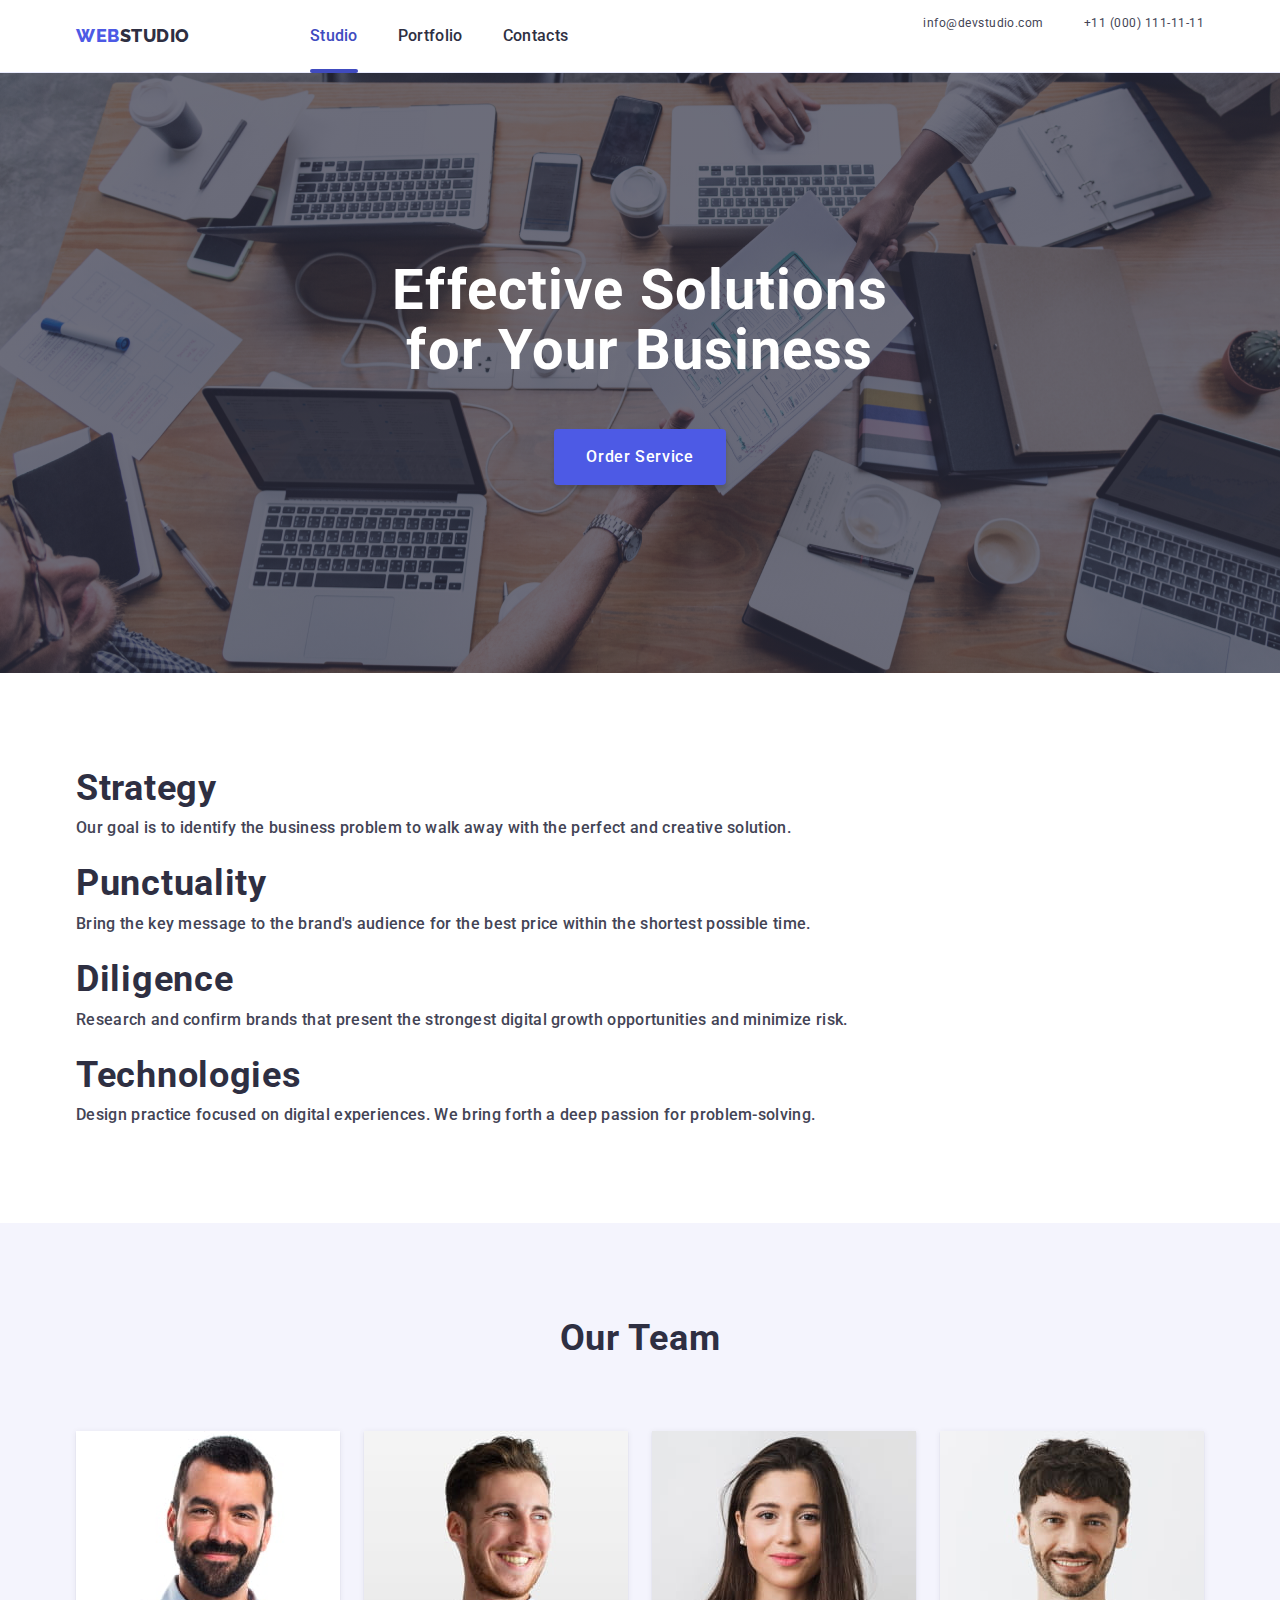
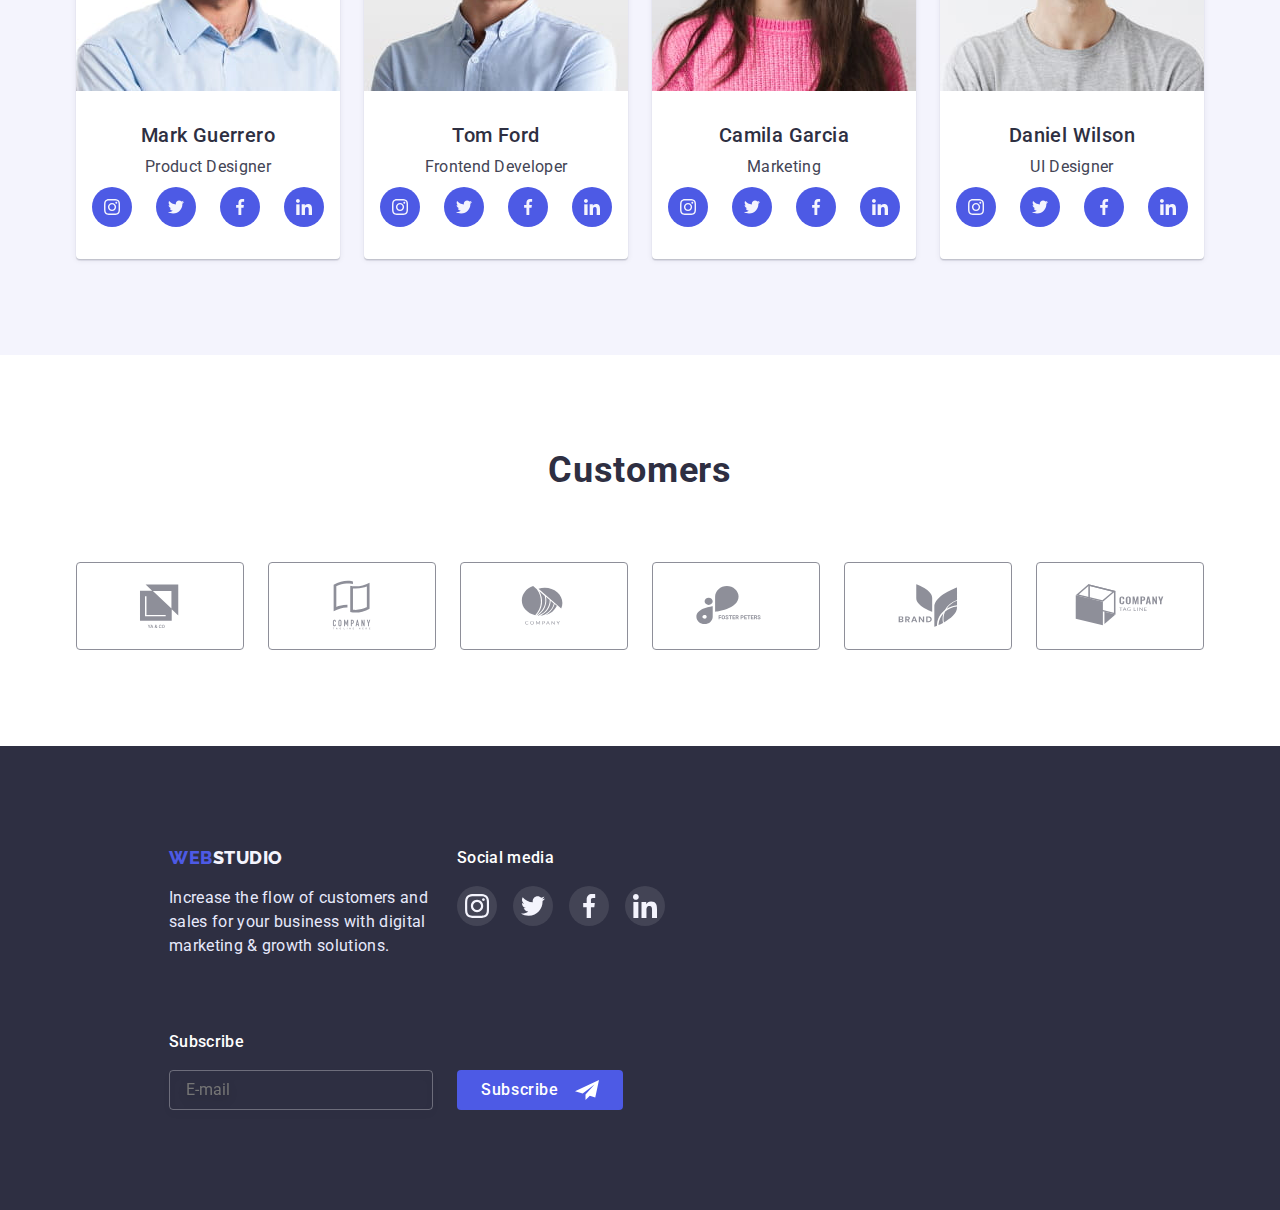
==== commit 5e2538c0: "Add files via upload" ====
--- a/index.html
+++ b/index.html
@@ -3,7 +3,7 @@
 <head>
     <meta charset="UTF-8">
     <meta http-equiv="X-UA-Compatible" content="IE=edge">
-    <meta name="viewport" content="width=device-width, initial-scale=1.0" />
+    <meta name="viewport" content="width=device-width, initial-scale=1.0">
     <title>Studio</title>
     <link rel="preconnect" href="https://fonts.googleapis.com">
     <link rel="preconnect" href="https://fonts.gstatic.com" crossorigin>
@@ -15,17 +15,13 @@
     
 <!-- HEADER -->
 
-<header class="top-line" class="page-width">
+<header class="top-line">
     
     <div class="top-general container">
 
         <nav class="top-navigation">
 
-<!--header-logo-->
-
             <a href="./index.html" class="logo"><span class="logo-clr-2">Web</span>Studio</a>
-
-<!--header-navigation-->
 
             <ul class="top-navigation-list">
 
@@ -43,18 +39,14 @@
 
             </ul>
 
+            <button type="button" class="button-menu-mobile">
+                <svg width="32px" height="22px">
+                    <use href="./images/icons.svg#icon-menu"></use>
+                    <use href="./images/icons.svg#icon-close"></use>
+                </svg>
+            </button>
+
         </nav>
-
-        <button class="button-menu-mobile" type="button">
-
-            <svg class="position-mobile-menu" width="32" height="22" aria-label="Перемикач мобільного меню">
-                <use class="mobile-icon-close" href="./images/icons.svg#icon-close"> </use>
-                <use class="mobile-icon-menu" href="./images/icons.svg#icon-menu"> </use>
-            </svg>
-
-        </button>
-
-<!--header-contacts-->
 
         <address class="top-contacts">
 
@@ -78,24 +70,20 @@
 
 <!-- MAIN -->
 
-<main class="page-width">
+<main>
 
 <!-- SEC 1 -->
 
 <section class="hero-back">
 
         <div class="hero-box container">
-
-<!--section-1-heading-->
 
             <h1 class="hero-title">Effective Solutions
                 for Your Business</h1>
 
-<!--section-1-button-->
-
             <button data-modal-open type="button" class="hero-button">Order Service</button>
 
-<!--section-1-modal-->
+<!-- form -->
 
             <div data-modal class="is-hidden backdrop ">
 
@@ -108,8 +96,6 @@
                         </svg>
 
                     </button>
-
-<!-- form -->
 
                         <h3 class="modal-title">
                             Leave your contacts and we will call you back
@@ -603,30 +589,24 @@
 
 <!-- FOOTER -->
 
-<footer class="footer-page" class="page-width">
+<footer class="footer-page">
 
     <div class="foot-back container">
 
         <div>
 
-<!--footer-logo-->
-            
             <a href="./index.html" class="logo-foot"><span class="logo-clr-2">Web</span>Studio</a>
             
-<!--footer-text-->
-
             <p class="foot-text">Increase the flow of customers and sales for your business with digital marketing & growth solutions.</p>
         
         </div>
 
-<!--footer-icons-->
-
-        <div class="foot-media-pozition">
+        <div class="foot-media-position">
 
             <h3 class="foot-social-title">Social media</h3>
     
             <ul class="foot-socials">
-                <li class="foot-pozition">
+                <li class="foot-position">
                     <a href="" class="foot-link">
 
                         <svg class="foot-icons" width="24" height="24">
@@ -636,7 +616,7 @@
                     </a>
                 </li>
     
-                <li class="foot-pozition">
+                <li class="foot-position">
                     <a href="" class="foot-link">
 
                         <svg class="foot-icons" width="24" height="24">
@@ -646,7 +626,7 @@
                     </a>
                 </li>
 
-                <li class="foot-pozition">
+                <li class="foot-position">
                     <a href="" class="foot-link">
 
                         <svg class="foot-icons" width="24" height="24">
@@ -656,7 +636,7 @@
                     </a>
                 </li>
 
-                <li class="foot-pozition">
+                <li class="foot-position">
                     <a href="" class="foot-link">
 
                         <svg class="foot-icons" width="24" height="24">
@@ -693,7 +673,7 @@
 
 </footer>
 
-<script src="./js/mobile-menu.js"></script>
+
 <script src="./js/modal.js"></script>
 
 </body>
--- a/css/styles.css
+++ b/css/styles.css
@@ -15,25 +15,24 @@
 }
 
 .container{
-/* max-width: 1158px; */
+max-width: 1158px;
 margin: auto;
 padding: 0 15px;
 }
-
 
 .section{
 padding-top: 120px;
 padding-bottom: 120px;
 }
 
-@media screen and (min-width:320px) and (max-width:767px) {
+@media (min-width:768px) and (max-width: 1439px) {
     .section{
         padding-top: 96px;
         padding-bottom: 96px;
     }
 }
 
-@media screen and (min-width:768px ) and (max-width: 1439px){
+@media (max-width: 426px) {
     .section{
         padding-top: 96px;
         padding-bottom: 96px;
@@ -109,17 +108,20 @@
 margin-left: 76px;
 }
 
-@media screen and (min-width:320px) and (max-width:767px) {
+@media (min-width:768px) and (max-width: 1439px) {
+    .top-navigation-list{
+        margin-left: 120px;
+        margin-right: 120px;
+    }
+}
+
+@media(max-width:427px){ 
     .top-navigation-list{
         display: none;
-    }
-}
-@media screen and (min-width:768px) {
-    .top-navigation-list{
-        margin-left: 120px;
-        
-    }
-}
+    }   
+    
+}
+
 
 .top-navigation-items{
 position:relative;
@@ -154,50 +156,41 @@
     position: absolute;
     right: 16px;
     top: 24px;
-
-}
-
-@media screen and (min-width: 768px) {
+}
+
+@media(min-width:427px){ 
     .button-menu-mobile{
         display: none;
-    }
-}
-
-.mobile-icon-menu{
-
-}
-
-.mobile-icon-close{
-
-}
-
+    }   
+    
+}
 
 .top-contacts{
 margin-left: auto;
 }
 
+@media(max-width:427px){ 
+    .top-contacts{
+        display: none;
+    }   
+    
+}
+
 .top-contacts-list{
 display: flex;
 list-style-type: none;
 gap: 40px;
 }
 
-@media screen and (min-width:320px) and (max-width:767px) {
-    .top-contacts-list{
-        display: none;
-    }
-}
-
-
-@media screen and (min-width:768px) and (max-width:1439px) {
+@media (min-width:768px) and (max-width:1439px){ 
     .top-contacts-list{
         display: flex;
         flex-wrap: wrap;
+        margin: 16px 0px;
+        row-gap: 12px;
         justify-content: end;
-        margin-top: 16px;
-        margin-bottom: 16px;
-        row-gap: 12px;
-    }
+    }   
+    
 }
 
 .top-contacts-items{
@@ -218,15 +211,16 @@
 transition-timing-function: cubic-bezier(0.4, 0, 0.2, 1);
 }
 
-@media screen and (min-width:768px) {
+@media (min-width:768px) and (max-width:1439px){ 
     .top-contacts-link{
         padding: 0;
 
         font-weight: 400;
         font-size: 12px;
-        line-height: 1.7;
+        line-height: 1.17;
         letter-spacing: 0.04em;
-    }
+    }   
+    
 }
 
 .top-contacts-link:hover, .top-contacts-link:focus{
@@ -249,14 +243,6 @@
 background-image: linear-gradient(to right,rgba(46, 47, 66, 0.7),rgba(46, 47, 66, 0.7)), url(../images/Studio/hero-image.jpg);
 }
 
-@media screen and (min-width:320px) and (max-width:767px) {
-    .hero-back{
-        padding-top: 112px;
-        padding-bottom: 112px;
-    }
-}
-
-
 .hero-box{
 
 }
@@ -272,13 +258,15 @@
 margin: auto;
 }
 
-@media screen and (min-width:320px) and (max-width:767px) {
+@media(max-width:426px){ 
     .hero-title{
+        font-weight: 700;
         font-size: 36px;
-        line-height: 1.1;
-        text-transform: capitalize;
+        line-height: 1.07;
+        letter-spacing: 0.02em;
         max-width: 320px;
-    }
+    }   
+    
 }
 
 .hero-button{
@@ -301,16 +289,11 @@
 transition-timing-function: cubic-bezier(0.4, 0, 0.2, 1);
 }
 
-@media screen and (min-width:320px) and (max-width:767px) {
-    .hero-button{
-        margin: 0;
-        margin-top: 72px;
-    }
-}
-
 .hero-button:hover, .hero-button:focus{
 background: var(--color-2);
 }
+
+/* form */
 
 .is-hidden{
 visibility: hidden;
@@ -350,6 +333,15 @@
 padding-top: 72px;
 }
 
+@media(max-width:426px){ 
+    .modal{
+        width: 392px;
+        height: 576px;
+    }   
+    
+}
+
+
 .close{
 border: 1px solid rgba(0, 0, 0, 0.1);
 width: 24px;
@@ -372,8 +364,6 @@
 background: var(--color-2);
 fill: var(--color-9);
 }
-
-/* form */
 
 form{
 
@@ -589,116 +579,124 @@
 list-style-type: none;
 gap: 24px;
 padding: 0 ;
-
-}
-
-@media screen and (min-width:320px) and (max-width:767px) {
+}
+
+@media (min-width:768px) and (max-width:1439px) {
+    .benefits-list{
+       flex-wrap: wrap;
+    }
+}
+
+@media(max-width:426px) {
     .benefits-list{
         display: flex;
-        flex-direction: column;
+        flex-wrap: wrap;
+        row-gap: 72px;
         justify-content: center;
-        align-items: center;
-        gap: 72px;
-        }
+        text-align: center;
+    }
+}
+
+.benefits-items{
+flex-basis: calc((100%-72)/ 4)
+}
+
+
+
+.benefits-icon{
+height: 112px;
+display: flex;
+justify-content: center;
+align-items: center;
+background: var(--color-8);
+}
+
+@media (min-width:768px) and (max-width:1439px) {
     .benefits-icon{
-        position: absolute;
-        margin: -1px;
-        border: 0;
-        padding: 0;
-        clip: rect(0 0 0 0);
-    }
+        display: none;
+    }
+}
+
+@media(max-width:426px) {
+    .benefits-icon{
+       display: none;
+    }
+}
+
+.benefits-title{
+margin-top: 8px;
+font-weight: 500;
+font-size: 20px;
+line-height: 1.2;
+letter-spacing: 0.02em;
+}
+
+@media (min-width:768px) and (max-width:1439px) {
     .benefits-title{
+        margin: 0;
+
         font-weight: 700;
         font-size: 36px;
         line-height: 1.1;
-        text-align: center;
         letter-spacing: 0.02em;
         text-transform: capitalize;
-        color: var(--color-3);
         flex: none;
         order: 0;
-        align-self: stretch;
-    }
+        flex-grow: 0;
+        }
+}
+
+@media (max-width:426px) {
+    .benefits-title{
+        margin: 0;
+
+        font-weight: 700;
+        font-size: 36px;
+        line-height: 1.1;
+        letter-spacing: 0.02em;
+        text-transform: capitalize;
+        flex: none;
+        order: 0;
+        flex-grow: 0;
+        }
+}
+
+.benefits-text{
+font-size: 16px;
+line-height: 1.5;
+letter-spacing: 0.02em;
+color: var(--color-5);
+margin-top: 8px;
+}
+
+@media (min-width:768px) and (max-width:1439px) {
     .benefits-text{
+        margin: 0;
+
         font-weight: 500;
         font-size: 16px;
         line-height: 1.5;
         letter-spacing: 0.02em;
         color: var(--color-14);
-        flex: none;
-        order: 1;
-        align-self: stretch;
-        max-width: 400px;
-    }
-}
-
-@media screen and (min-width: 768px) and (max-width:1439px) {
-    .benefits-list{
-        display: flex;
-        flex-wrap: wrap;
-        justify-content: center;
-        align-items: center;
-        column-gap: 24px;
-        row-gap: 72px;
+
+        margin-top: 8px;
+        min-width: 356px;
         }
-    .benefits-icon{
-        position: absolute;
-        margin: -1px;
-        border: 0;
-        padding: 0;
-        clip: rect(0 0 0 0);
-    }
-    .benefits-title{
-        font-weight: 700;
-        font-size: 36px;
-        line-height: 1.1;
-        text-align: start;
-        letter-spacing: 0.02em;
-        text-transform: capitalize;
-        color: var(--color-3);
-        flex: none;
-        order: 0;
-        align-self: stretch;
-    }
+}
+
+@media (max-width:426px) {
     .benefits-text{
+        margin: 0;
+
         font-weight: 500;
         font-size: 16px;
         line-height: 1.5;
         letter-spacing: 0.02em;
         color: var(--color-14);
-        flex: none;
-        order: 1;
-        align-self: stretch;
+        
+        margin-top: 8px;
         min-width: 356px;
-    }
-}
-
-.benefits-items{
-flex-basis: calc((100%-72)/ 4)
-}
-
-.benefits-icon{
-height: 112px;
-display: flex;
-justify-content: center;
-align-items: center;
-background: var(--color-8);
-}
-
-.benefits-title{
-margin-top: 8px;
-font-weight: 500;
-font-size: 20px;
-line-height: 1.2;
-letter-spacing: 0.02em;
-}
-
-.benefits-text{
-font-size: 16px;
-line-height: 1.5;
-letter-spacing: 0.02em;
-color: var(--color-5);
-margin-top: 8px;
+        }
 }
 
 
@@ -708,16 +706,16 @@
 padding-top: 0;
 }
 
-@media screen and (min-width:320px) and (max-width:1439px) {
+@media (min-width:768px) and (max-width:1439px) {
     .services{
-        position: absolute;
-        margin: -1px;
-        border: 0;
-        padding: 0;
-        clip: rect(0 0 0 0);
-    }
-
-
+        display: none;
+    }
+}
+
+@media (max-width:426px) {
+    .services{
+        display: none;
+    }
 }
 
 .services-title{
@@ -768,26 +766,20 @@
 padding: 0;
 }
 
-@media screen and (min-width:320px) and (max-width:767px) {
+@media (min-width:768px) and (max-width:1439px) {
     .team-list{
-        display: flex;
-        flex-direction: column;
-        justify-content: center;
-        align-items: center;
-        gap: 72px;
-    }
-}
-
-@media screen and (min-width:767px) and (max-width:1439px) {
+        flex-wrap: wrap;
+        row-gap: 64px;
+    }
+
+}
+
+@media (max-width:426px) {
     .team-list{
-        display: flex;
         flex-wrap: wrap;
-        justify-content: center;
-        align-items: center;
-        gap: 72px;
-    }
-}
-
+        row-gap: 72px;
+    }
+}
 
 .team-cards{
 background: var(--color-9);
@@ -874,15 +866,16 @@
 margin-top: 72px;
 }
 
-@media screen and (min-width:320px) and (max-width:1439px) {
+@media (min-width:768px) and (max-width:1439px) {
     .clients-list{
-        display: flex;
         flex-wrap: wrap;
-        gap: 16px;
-    }
-
-    .clients-link{
-        width: 190px;
+    }
+
+}
+
+@media (max-width:426px) {
+    .clients-list{
+        flex-wrap: wrap;
     }
 }
 
@@ -902,7 +895,19 @@
 transition-property: fill, border;
 transition-duration: 250ms;
 transition-timing-function: cubic-bezier(0.4, 0, 0.2, 1);
-max-width: 190px;
+}
+
+@media (min-width:768px) and (max-width:1439px) {
+    .clients-link{
+        width: 168px;
+    }
+
+}
+
+@media (max-width:426px) {
+    .clients-link{
+        width: 168px;
+    }
 }
 
 .clients-link:hover, .clients-link:focus{
@@ -1061,36 +1066,22 @@
 display:flex ;
 }
 
-@media screen and (min-width:320px) and (max-width:767px) {
+@media (min-width:768px) and (max-width:1439px){ 
+    .foot-back{
+        padding-left: 108px;
+        padding-right: 164px;
+
+        flex-wrap: wrap;
+    }   
+    
+}
+
+@media (max-width:426px){ 
     .foot-back{
         display: block;
-        flex-wrap: wrap;
-    }
-
-    .logo-foot{
-        display: flex;
-        justify-content: center;
-    }
-    .foot-text{
-        display: flex;
-        margin: 0 auto;
-    }
-}
-
-@media screen and (min-width:768px) and (max-width:1439px) {
-    .foot-back{
-        display: flex;
-        flex-wrap: wrap;
-        padding-left: 107px;
-        padding-right: 164px;
-    }
-
-    .logo-foot{
-    }
-    .foot-text{
-    }
-}
-
+    }   
+    
+}
 
 .logo-foot{
 font-family: 'Raleway', sans-serif;
@@ -1103,6 +1094,15 @@
 text-decoration: none;
 }
 
+@media (max-width:426px){ 
+    .logo-foot{
+        display: flex;
+        justify-content: center;
+    }   
+    
+}
+
+
 .foot-text{
 font-size: 16px;
 line-height: 1.5;
@@ -1112,23 +1112,31 @@
 max-width: 264px;
 }
 
-.foot-media-pozition{
+@media (max-width:426px){ 
+    .foot-text{
+        margin: 0 auto;
+        margin-top: 18px;
+    }   
+    
+}
+
+.foot-media-position{
 margin-left: 120px;
 }
 
-@media screen and (min-width:320px) and (max-width:767px) {
-    .foot-media-pozition{
+@media (min-width:768px) and (max-width:1439px){ 
+    .foot-media-position{
+        margin-left: 24px;
+    }   
+    
+}
+
+@media (max-width:426px){ 
+    .foot-media-position{
         margin: 0;
         margin-top: 72px;
-    }
-}
-
-@media screen and (min-width:768px) and (max-width:1439px) {
-    .foot-media-pozition{
-
-        display: block;
-        margin-left: 24px;
-    }
+    }   
+    
 }
 
 .foot-social-title{
@@ -1139,18 +1147,13 @@
 color: var(--color-9);
 }
 
-@media screen and (min-width:320px) and (max-width:767px) {
+@media (max-width:426px){ 
     .foot-social-title{
         display: flex;
         justify-content: center;
         margin: 0;
-    }
-}
-
-@media screen and (min-width:768px) and (max-width:1439px) {
-    .foot-social-title{
-
-    }
+    }   
+    
 }
 
 .foot-socials{
@@ -1161,7 +1164,7 @@
 }
 
 
-.foot-pozition{
+.foot-position{
 list-style-type: none;
 }
 
@@ -1195,29 +1198,31 @@
 margin-top: 16px;
 }
 
-@media screen and (min-width:320px) and (max-width:767px) {
+@media (max-width:426px){ 
     .foot-form{
-        display: block;
-    }
-}
-
+       display: block;
+    }   
+    
+}
 
 .subscribe-position{
 margin-left: 80px;
 }
 
-@media screen and (min-width:320px) and (max-width:767px) {
+@media (min-width:768px) and (max-width:1439px){ 
     .subscribe-position{
         margin: 0;
         margin-top: 72px;
-    }
-}
-
-@media screen and (min-width:767px) and (max-width:1439px) {
+    }   
+    
+}
+
+@media (max-width:426px){ 
     .subscribe-position{
         margin: 0;
         margin-top: 72px;
-    }
+    }   
+    
 }
 
 .subscribe-title{
@@ -1228,15 +1233,13 @@
 color: var(--color-9);
 }
 
-@media screen and (min-width:320px) and (max-width:767px) {
+@media (max-width:426px){ 
     .subscribe-title{
-        margin: 0;
-        margin-top: 72px;
         display: flex;
         justify-content: center;
-    }
-}
-
+    }   
+    
+}
 
 .foot-input-email{
 border: 1px solid rgba(255, 255, 255, 0.3);
@@ -1252,16 +1255,15 @@
 color: var(--color-9);
 }
 
+@media (max-width:426px) {
+    .foot-input-email{
+        width: 100%;
+    }
+}
+
 .foot-input-email:hover{
 border-color: var(--color-1);
 }
-
-@media screen and (min-width:320px) and (max-width:767px) {
-    .foot-input-email{
-        width: 100%;
-    }
-}
-
 
 .foot-input-email:focus{
 border-color: var(--color-1);
@@ -1304,14 +1306,13 @@
 transition-timing-function: cubic-bezier(0.4, 0, 0.2, 1);
 }
 
-@media screen and (min-width:320px) and (max-width:767px) {
+@media (max-width:426px){ 
     .button-subscribe{
         margin: 0 auto;
         margin-top: 16px;
-    
-    }
-}
-
+    }   
+    
+}
 
 .button-subscribe:hover, .button-subscribe:focus{
 background: var(--color-2);
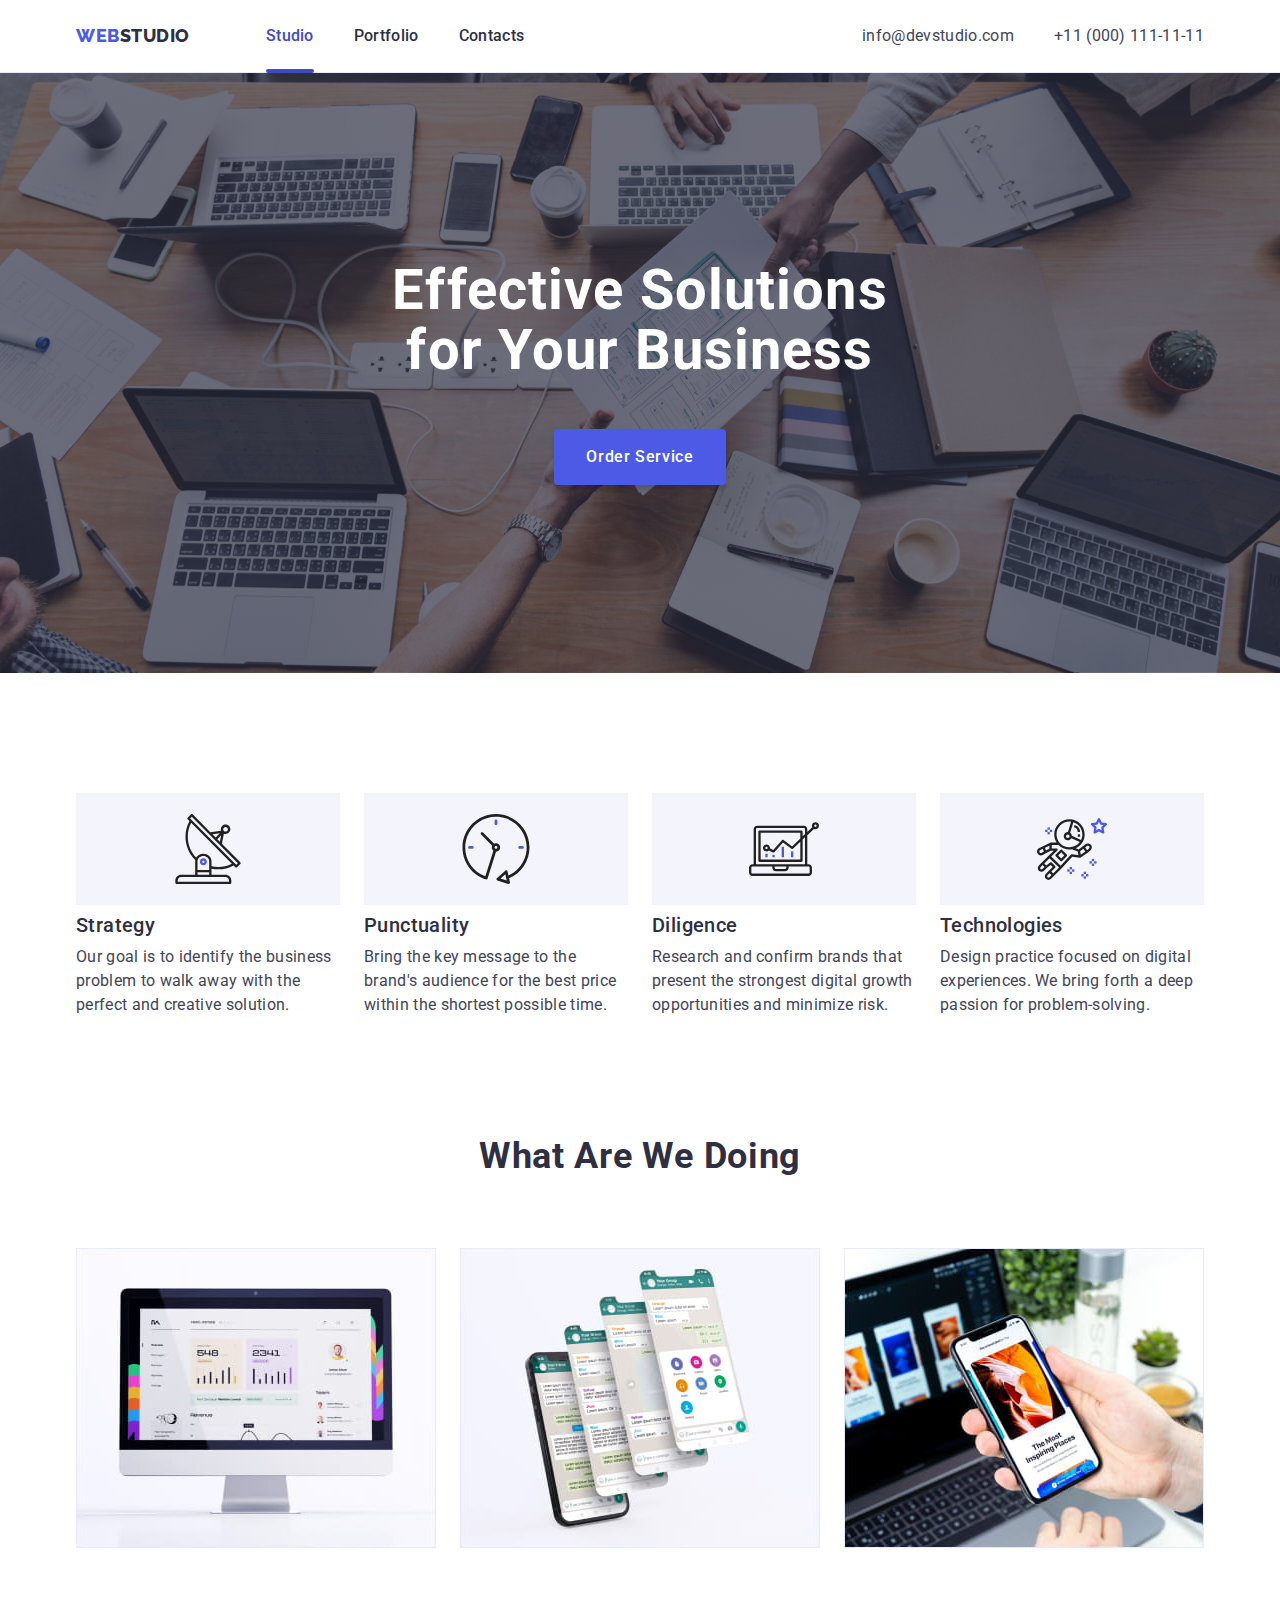
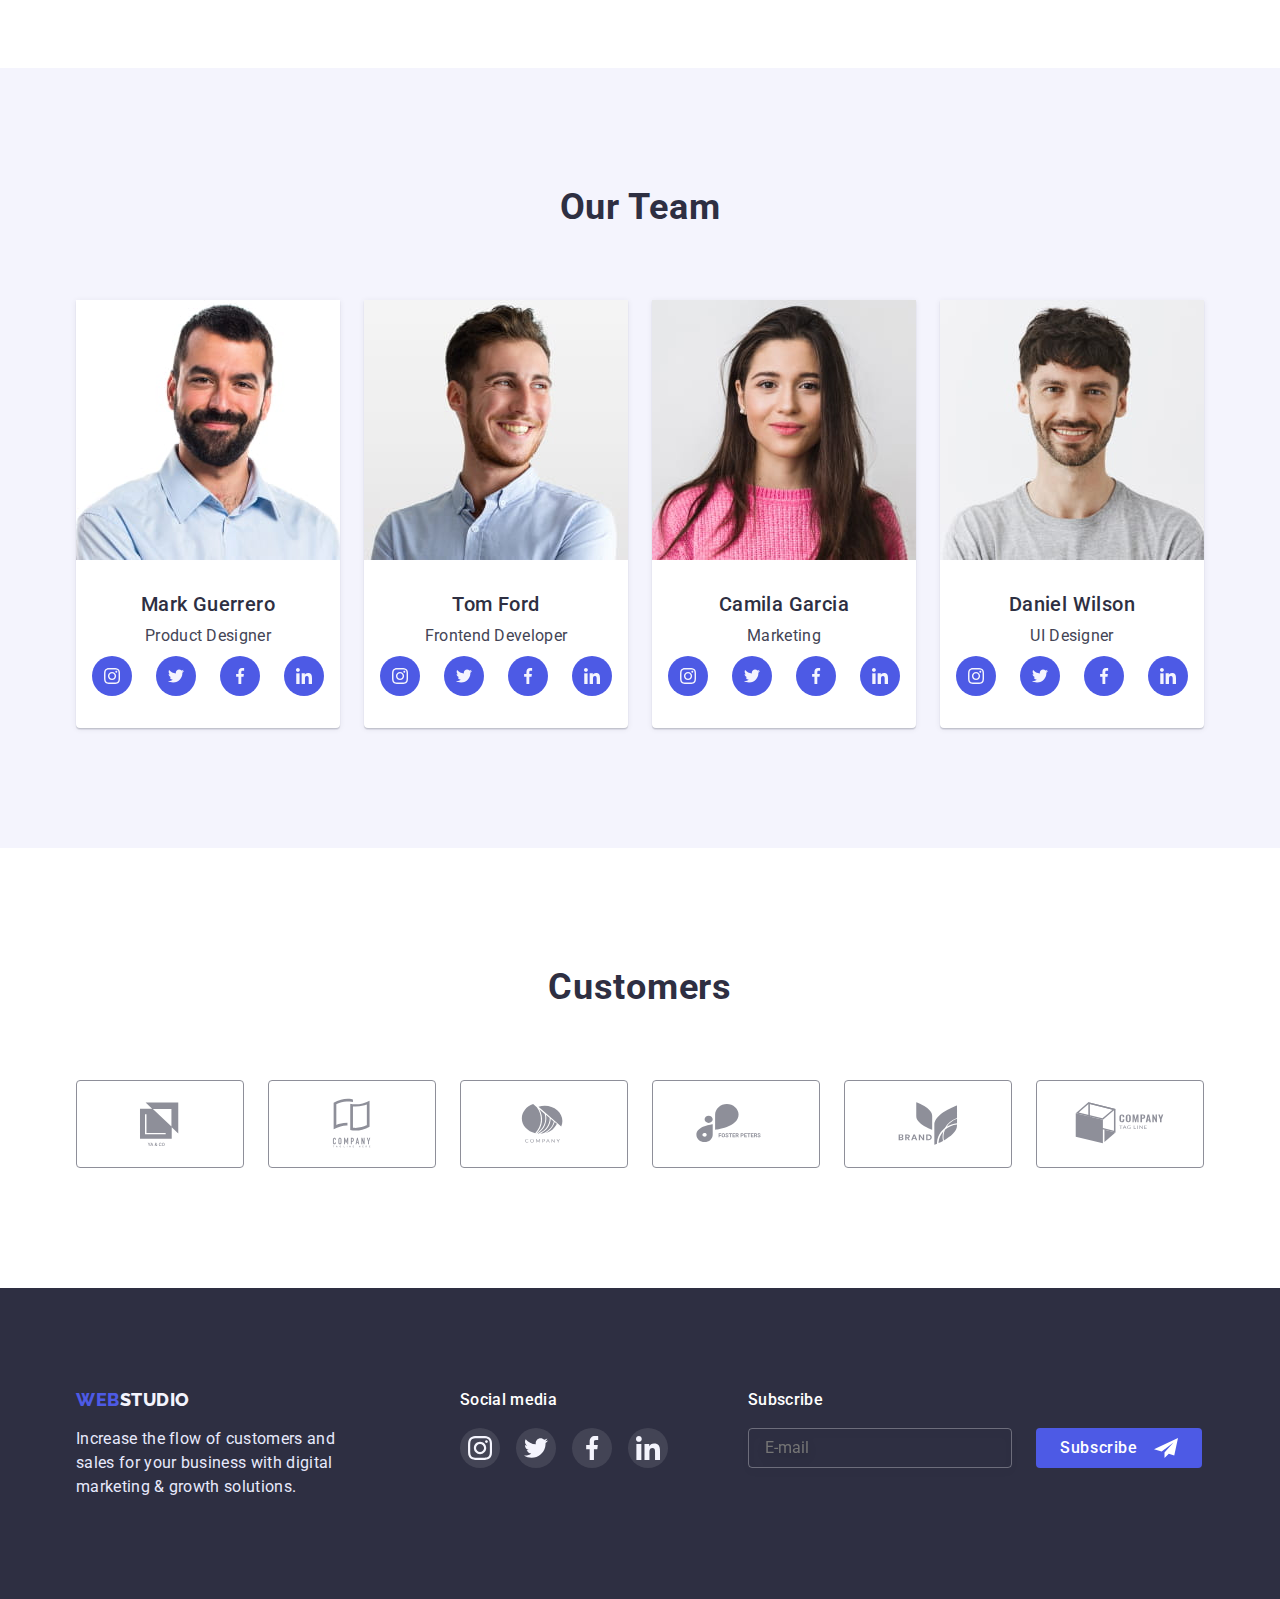
==== commit 05108b83: "Add files via upload" ====
--- a/index.html
+++ b/index.html
@@ -21,7 +21,11 @@
 
         <nav class="top-navigation">
 
+<!--header-logo-->
+
             <a href="./index.html" class="logo"><span class="logo-clr-2">Web</span>Studio</a>
+
+<!--header-navigation-->
 
             <ul class="top-navigation-list">
 
@@ -39,8 +43,8 @@
 
             </ul>
 
-            <button type="button" class="button-menu-mobile">
-                <svg width="32px" height="22px">
+            <button type="button" class="button-mobile">
+                <svg width="32px" height="22px" aria-label=" Перемикач мобільного меню">
                     <use href="./images/icons.svg#icon-menu"></use>
                     <use href="./images/icons.svg#icon-close"></use>
                 </svg>
@@ -48,6 +52,8 @@
 
         </nav>
 
+<!--header-contacts-->
+
         <address class="top-contacts">
 
             <ul class="top-contacts-list">
@@ -76,7 +82,7 @@
 
 <section class="hero-back">
 
-        <div class="hero-box container">
+        <div class="container">
 
             <h1 class="hero-title">Effective Solutions
                 for Your Business</h1>
@@ -96,6 +102,7 @@
                         </svg>
 
                     </button>
+
 
                         <h3 class="modal-title">
                             Leave your contacts and we will call you back
@@ -595,18 +602,24 @@
 
         <div>
 
+<!--footer-logo-->
+            
             <a href="./index.html" class="logo-foot"><span class="logo-clr-2">Web</span>Studio</a>
             
+<!--footer-text-->
+
             <p class="foot-text">Increase the flow of customers and sales for your business with digital marketing & growth solutions.</p>
         
         </div>
 
-        <div class="foot-media-position">
+<!--footer-icons-->
+
+        <div class="foot-media-pozition">
 
             <h3 class="foot-social-title">Social media</h3>
     
             <ul class="foot-socials">
-                <li class="foot-position">
+                <li class="foot-pozition">
                     <a href="" class="foot-link">
 
                         <svg class="foot-icons" width="24" height="24">
@@ -616,7 +629,7 @@
                     </a>
                 </li>
     
-                <li class="foot-position">
+                <li class="foot-pozition">
                     <a href="" class="foot-link">
 
                         <svg class="foot-icons" width="24" height="24">
@@ -626,7 +639,7 @@
                     </a>
                 </li>
 
-                <li class="foot-position">
+                <li class="foot-pozition">
                     <a href="" class="foot-link">
 
                         <svg class="foot-icons" width="24" height="24">
@@ -636,7 +649,7 @@
                     </a>
                 </li>
 
-                <li class="foot-position">
+                <li class="foot-pozition">
                     <a href="" class="foot-link">
 
                         <svg class="foot-icons" width="24" height="24">
@@ -673,7 +686,6 @@
 
 </footer>
 
-
 <script src="./js/modal.js"></script>
 
 </body>
--- a/css/styles.css
+++ b/css/styles.css
@@ -20,19 +20,53 @@
 padding: 0 15px;
 }
 
+@media (min-width:768px) and (max-width:1199px) {
+    .container{
+        max-width: 768px;
+        padding-left: 15px;
+        padding-right: 15px;
+        margin: 0 auto;
+    }
+}
+
+@media(min-width:425px) and (max-width:767px) {
+    .container{
+        max-width: 425px;
+        padding-left: 15px;
+        padding-right: 15px;
+        margin: 0 auto;
+    }
+}
+
+@media (min-width:320px) and (max-width:424px) {
+    .container{
+        max-width: 320px;
+        padding-left: 15px;
+        padding-right: 15px;
+        margin: 0 auto;
+    }
+}
+
 .section{
 padding-top: 120px;
 padding-bottom: 120px;
 }
 
-@media (min-width:768px) and (max-width: 1439px) {
+@media (min-width:768px) and (max-width:1199px) {
+    .section{
+        padding-top: 96px;
+        padding-bottom: 96px;  
+    }
+}
+
+@media(min-width:425px) and (max-width:767px) {
     .section{
         padding-top: 96px;
         padding-bottom: 96px;
     }
 }
 
-@media (max-width: 426px) {
+@media (min-width:320px) and (max-width:424px) {
     .section{
         padding-top: 96px;
         padding-bottom: 96px;
@@ -53,7 +87,6 @@
     --color-11: #FCFCFC; 
     --color-12: #757575;
     --color-13: #8E8F99;
-    --color-14: #434455;
 }
 
 .visually-hidden {
@@ -108,20 +141,23 @@
 margin-left: 76px;
 }
 
-@media (min-width:768px) and (max-width: 1439px) {
+@media(min-width:768px) and (max-width:1199px) {
     .top-navigation-list{
         margin-left: 120px;
-        margin-right: 120px;
-    }
-}
-
-@media(max-width:427px){ 
+    }
+}
+
+@media(min-width:425px) and (max-width:767px) {
     .top-navigation-list{
         display: none;
-    }   
-    
-}
-
+    }
+}
+
+@media (min-width:320px) and (max-width:424px) {
+    .top-navigation-list{
+        display: none;
+    }
+}
 
 .top-navigation-items{
 position:relative;
@@ -145,7 +181,7 @@
 color: var(--color-2);
 }
 
-.button-menu-mobile{
+.button-mobile{
     width: 32px;
     height: 22px;
     border: 0;
@@ -156,24 +192,36 @@
     position: absolute;
     right: 16px;
     top: 24px;
-}
-
-@media(min-width:427px){ 
-    .button-menu-mobile{
+    padding: 0;
+}
+
+@media(min-width:768px) {
+    .button-mobile{
         display: none;
-    }   
-    
+    }
 }
 
 .top-contacts{
 margin-left: auto;
 }
 
-@media(max-width:427px){ 
+@media(min-width:768px) and (max-width:1199px) {
+    .top-contacts{
+        display: flex;
+        align-items: center;
+    }
+}
+
+@media(min-width:425px) and (max-width:767px) {
     .top-contacts{
         display: none;
-    }   
-    
+    }
+}
+
+@media (min-width:320px) and (max-width:424px) {
+    .top-contacts{
+        display: none;
+    }
 }
 
 .top-contacts-list{
@@ -182,19 +230,16 @@
 gap: 40px;
 }
 
-@media (min-width:768px) and (max-width:1439px){ 
+@media(min-width:768px) and (max-width:1199px) {
     .top-contacts-list{
         display: flex;
         flex-wrap: wrap;
-        margin: 16px 0px;
         row-gap: 12px;
-        justify-content: end;
-    }   
-    
+        justify-content: flex-end;
+    }
 }
 
 .top-contacts-items{
-
 }
 
 .top-contacts-link{
@@ -211,17 +256,17 @@
 transition-timing-function: cubic-bezier(0.4, 0, 0.2, 1);
 }
 
-@media (min-width:768px) and (max-width:1439px){ 
+@media(min-width:768px) and (max-width:1199px) {
     .top-contacts-link{
-        padding: 0;
-
         font-weight: 400;
         font-size: 12px;
         line-height: 1.17;
         letter-spacing: 0.04em;
-    }   
-    
-}
+        color: var(--color-5);
+        padding: 0;
+    }
+}
+
 
 .top-contacts-link:hover, .top-contacts-link:focus{
 color: var(--color-2);
@@ -240,11 +285,29 @@
 padding-bottom: 188px;
 padding-top: 188px;
 text-align: center;
+background-position: center;
 background-image: linear-gradient(to right,rgba(46, 47, 66, 0.7),rgba(46, 47, 66, 0.7)), url(../images/Studio/hero-image.jpg);
 }
 
-.hero-box{
-
+@media(min-width:768px) and (max-width:1199px) {
+    .hero-back{
+        padding-top: 112px;
+        padding-bottom: 112px;
+    }
+}
+
+@media(min-width:425px) and (max-width:767px) {
+    .hero-back{
+        padding-bottom: 112px;
+        padding-top: 112px;   
+    }
+}
+
+@media (min-width:320px) and (max-width:424px) {
+    .hero-back{
+        padding-bottom: 112px;
+        padding-top: 112px;
+    }
 }
 
 .hero-title{
@@ -258,15 +321,29 @@
 margin: auto;
 }
 
-@media(max-width:426px){ 
+@media(min-width:425px) and (max-width:767px) {
+    .hero-title{
+
+        font-weight: 700;
+        font-size: 36px;
+        line-height: 1.1;
+        text-align: center;
+        letter-spacing: 0.02em;
+        text-transform: capitalize;
+        width: 320px;
+    }
+}
+
+@media (min-width:320px) and (max-width:424px) {
     .hero-title{
         font-weight: 700;
         font-size: 36px;
-        line-height: 1.07;
+        line-height: 1.1;
+        text-align: center;
         letter-spacing: 0.02em;
-        max-width: 320px;
-    }   
-    
+        text-transform: capitalize;
+        width: 290px;
+    }
 }
 
 .hero-button{
@@ -333,14 +410,12 @@
 padding-top: 72px;
 }
 
-@media(max-width:426px){ 
+@media(min-width:425px) and (max-width:767px) {
     .modal{
         width: 392px;
-        height: 576px;
-    }   
-    
-}
-
+        justify-content: center;
+    }
+}
 
 .close{
 border: 1px solid rgba(0, 0, 0, 0.1);
@@ -364,6 +439,8 @@
 background: var(--color-2);
 fill: var(--color-9);
 }
+
+
 
 form{
 
@@ -581,27 +658,33 @@
 padding: 0 ;
 }
 
-@media (min-width:768px) and (max-width:1439px) {
-    .benefits-list{
-       flex-wrap: wrap;
-    }
-}
-
-@media(max-width:426px) {
+@media(min-width:768px) and (max-width:1199px) {
     .benefits-list{
         display: flex;
         flex-wrap: wrap;
+        column-gap: 24px;
         row-gap: 72px;
+    }
+}
+
+@media(min-width:425px) and (max-width:767px) {
+    .benefits-list{
         justify-content: center;
-        text-align: center;
+        flex-wrap: wrap;
+        row-gap: 72px;
+    }
+}
+
+@media(min-width:320px) and (max-width:424px) {
+    .benefits-list{
+        justify-content: center;
+        flex-wrap: wrap;
+        row-gap: 72px;
     }
 }
 
 .benefits-items{
-flex-basis: calc((100%-72)/ 4)
-}
-
-
+}
 
 .benefits-icon{
 height: 112px;
@@ -611,15 +694,22 @@
 background: var(--color-8);
 }
 
-@media (min-width:768px) and (max-width:1439px) {
+@media(min-width:768px) and (max-width:1199px) {
     .benefits-icon{
         display: none;
-    }
-}
-
-@media(max-width:426px) {
+        
+    }
+}
+
+@media(min-width:425px) and (max-width:767px) {
     .benefits-icon{
-       display: none;
+        display: none;
+    }
+}
+
+@media(min-width:320px) and (max-width:424px) {
+    .benefits-icon{
+        display: none;
     }
 }
 
@@ -631,37 +721,53 @@
 letter-spacing: 0.02em;
 }
 
-@media (min-width:768px) and (max-width:1439px) {
+@media(min-width:768px) and (max-width:1199px) {
     .benefits-title{
-        margin: 0;
-
         font-weight: 700;
         font-size: 36px;
         line-height: 1.1;
         letter-spacing: 0.02em;
         text-transform: capitalize;
+        color: var(--color-3);
         flex: none;
         order: 0;
         flex-grow: 0;
-        }
-}
-
-@media (max-width:426px) {
+        
+    }
+}
+
+@media(min-width:425px) and (max-width:767px) {
     .benefits-title{
-        margin: 0;
-
         font-weight: 700;
         font-size: 36px;
         line-height: 1.1;
         letter-spacing: 0.02em;
         text-transform: capitalize;
+        color: var(--color-3);
         flex: none;
         order: 0;
         flex-grow: 0;
-        }
+        text-align: center;
+    }
+}
+
+@media(min-width:320px) and (max-width:424px) {
+    .benefits-title{
+        font-weight: 700;
+        font-size: 36px;
+        line-height: 1.1;
+        letter-spacing: 0.02em;
+        text-transform: capitalize;
+        color: var(--color-3);
+        flex: none;
+        order: 0;
+        flex-grow: 0;
+        text-align: center;
+    }
 }
 
 .benefits-text{
+width: 264px;
 font-size: 16px;
 line-height: 1.5;
 letter-spacing: 0.02em;
@@ -669,36 +775,39 @@
 margin-top: 8px;
 }
 
-@media (min-width:768px) and (max-width:1439px) {
+@media(min-width:768px) and (max-width:1199px) {
     .benefits-text{
-        margin: 0;
-
         font-weight: 500;
         font-size: 16px;
         line-height: 1.5;
         letter-spacing: 0.02em;
-        color: var(--color-14);
-
-        margin-top: 8px;
-        min-width: 356px;
-        }
-}
-
-@media (max-width:426px) {
+        color: var(--color-5);
+        width: 357px;
+        
+    }
+}
+
+@media(min-width:425px) and (max-width:767px) {
     .benefits-text{
-        margin: 0;
-
         font-weight: 500;
         font-size: 16px;
         line-height: 1.5;
         letter-spacing: 0.02em;
-        color: var(--color-14);
-        
-        margin-top: 8px;
-        min-width: 356px;
-        }
-}
-
+        color: var(--color-5);
+        width: 395px;
+    }
+}
+
+@media(min-width:320px) and (max-width:424px) {
+    .benefits-text{
+        font-weight: 500;
+        font-size: 16px;
+        line-height: 1.5;
+        letter-spacing: 0.02em;
+        color: var(--color-5);
+        width: 290px;
+    }
+}
 
 /* -SEC-3-SERVICES */
 
@@ -706,13 +815,20 @@
 padding-top: 0;
 }
 
-@media (min-width:768px) and (max-width:1439px) {
+@media(min-width:768px) and (max-width:1199px) {
     .services{
         display: none;
-    }
-}
-
-@media (max-width:426px) {
+        
+    }
+}
+
+@media(min-width:425px) and (max-width:767px) {
+    .services{
+        display: none;
+    }
+}
+
+@media(min-width:320px) and (max-width:424px) {
     .services{
         display: none;
     }
@@ -766,16 +882,26 @@
 padding: 0;
 }
 
-@media (min-width:768px) and (max-width:1439px) {
+@media(min-width:768px) and (max-width:1199px) {
     .team-list{
+        display: flex;
         flex-wrap: wrap;
         row-gap: 64px;
-    }
-
-}
-
-@media (max-width:426px) {
+        
+    }
+}
+
+@media(min-width:425px) and (max-width:767px) {
     .team-list{
+        display: flex;
+        flex-wrap: wrap;
+        row-gap: 72px;
+    }
+}
+
+@media(min-width:320px) and (max-width:424px) {
+    .team-list{
+        display: flex;
         flex-wrap: wrap;
         row-gap: 72px;
     }
@@ -866,22 +992,31 @@
 margin-top: 72px;
 }
 
-@media (min-width:768px) and (max-width:1439px) {
+@media(min-width:768px) and (max-width:1199px) {
     .clients-list{
+        display: flex;
         flex-wrap: wrap;
-    }
-
-}
-
-@media (max-width:426px) {
+        
+    }
+}
+
+@media(min-width:425px) and (max-width:767px) {
     .clients-list{
+        display: flex;
+        flex-wrap: wrap;
+    }
+}
+
+@media(min-width:320px) and (max-width:424px) {
+    .clients-list{
+        display: flex;
         flex-wrap: wrap;
     }
 }
 
 .clients-items{
 list-style-type: none;
-flex-basis: calc((100%-88)/ 6);
+width: 168px;
 }
 
 .clients-link{
@@ -895,19 +1030,6 @@
 transition-property: fill, border;
 transition-duration: 250ms;
 transition-timing-function: cubic-bezier(0.4, 0, 0.2, 1);
-}
-
-@media (min-width:768px) and (max-width:1439px) {
-    .clients-link{
-        width: 168px;
-    }
-
-}
-
-@media (max-width:426px) {
-    .clients-link{
-        width: 168px;
-    }
 }
 
 .clients-link:hover, .clients-link:focus{
@@ -1066,21 +1188,23 @@
 display:flex ;
 }
 
-@media (min-width:768px) and (max-width:1439px){ 
+@media(min-width:768px) and (max-width:1199px) {
     .foot-back{
+        flex-wrap: wrap;
         padding-left: 108px;
-        padding-right: 164px;
-
-        flex-wrap: wrap;
-    }   
-    
-}
-
-@media (max-width:426px){ 
+    }
+}
+
+@media(min-width:425px) and (max-width:767px) {
     .foot-back{
         display: block;
-    }   
-    
+    }
+}
+
+@media(min-width:320px) and (max-width:424px) {
+    .foot-back{
+        display: block;
+    }
 }
 
 .logo-foot{
@@ -1094,14 +1218,19 @@
 text-decoration: none;
 }
 
-@media (max-width:426px){ 
+@media(min-width:425px) and (max-width:767px) {
     .logo-foot{
         display: flex;
         justify-content: center;
-    }   
-    
-}
-
+    }
+}
+
+@media(min-width:320px) and (max-width:424px) {
+    .logo-foot{
+        display: flex;
+        justify-content: center;
+    }
+}
 
 .foot-text{
 font-size: 16px;
@@ -1112,31 +1241,43 @@
 max-width: 264px;
 }
 
-@media (max-width:426px){ 
+@media(min-width:425px) and (max-width:767px) {
     .foot-text{
         margin: 0 auto;
-        margin-top: 18px;
-    }   
-    
-}
-
-.foot-media-position{
+        margin-top: 17px;
+    }
+}
+
+@media(min-width:320px) and (max-width:424px) {
+    .foot-text{
+        margin: 0 auto;
+        margin-top: 17px;
+    }
+}
+
+.foot-media-pozition{
 margin-left: 120px;
 }
 
-@media (min-width:768px) and (max-width:1439px){ 
-    .foot-media-position{
+@media(min-width:768px) and (max-width:1199px) {
+    .foot-media-pozition{
         margin-left: 24px;
-    }   
-    
-}
-
-@media (max-width:426px){ 
-    .foot-media-position{
+        
+    }
+}
+
+@media(min-width:425px) and (max-width:767px) {
+    .foot-media-pozition{
         margin: 0;
         margin-top: 72px;
-    }   
-    
+    }
+}
+
+@media(min-width:320px) and (max-width:424px) {
+    .foot-media-pozition{
+        margin: 0;
+        margin-top: 72px;
+    }
 }
 
 .foot-social-title{
@@ -1147,13 +1288,18 @@
 color: var(--color-9);
 }
 
-@media (max-width:426px){ 
+@media(min-width:425px) and (max-width:767px) {
     .foot-social-title{
-        display: flex;
-        justify-content: center;
-        margin: 0;
-    }   
-    
+
+        text-align: center;
+    }
+}
+
+@media(min-width:320px) and (max-width:424px) {
+    .foot-social-title{
+
+        text-align: center;
+    }
 }
 
 .foot-socials{
@@ -1164,7 +1310,7 @@
 }
 
 
-.foot-position{
+.foot-pozition{
 list-style-type: none;
 }
 
@@ -1198,31 +1344,43 @@
 margin-top: 16px;
 }
 
-@media (max-width:426px){ 
+@media(min-width:425px) and (max-width:767px) {
     .foot-form{
-       display: block;
-    }   
-    
-}
+        display: block;
+    }
+}
+
+@media(min-width:320px) and (max-width:424px) {
+    .foot-form{
+        display: block;
+    }
+}
+
 
 .subscribe-position{
 margin-left: 80px;
 }
 
-@media (min-width:768px) and (max-width:1439px){ 
+@media(min-width:768px) and (max-width:1199px) {
     .subscribe-position{
         margin: 0;
         margin-top: 72px;
-    }   
-    
-}
-
-@media (max-width:426px){ 
+        
+    }
+}
+
+@media(min-width:425px) and (max-width:767px) {
     .subscribe-position{
         margin: 0;
         margin-top: 72px;
-    }   
-    
+    }
+}
+
+@media(min-width:320px) and (max-width:424px) {
+    .subscribe-position{
+        margin: 0;
+        margin-top: 72px;
+    }
 }
 
 .subscribe-title{
@@ -1233,13 +1391,18 @@
 color: var(--color-9);
 }
 
-@media (max-width:426px){ 
+@media(min-width:425px) and (max-width:767px) {
     .subscribe-title{
-        display: flex;
-        justify-content: center;
-    }   
-    
-}
+        text-align: center;
+    }
+}
+
+@media(min-width:320px) and (max-width:424px) {
+    .subscribe-title{
+        text-align: center;
+    }
+}
+
 
 .foot-input-email{
 border: 1px solid rgba(255, 255, 255, 0.3);
@@ -1255,9 +1418,15 @@
 color: var(--color-9);
 }
 
-@media (max-width:426px) {
+@media(min-width:425px) and (max-width:767px) {
     .foot-input-email{
-        width: 100%;
+        width: 395px;
+    }
+}
+
+@media(min-width:320px) and (max-width:424px) {
+    .foot-input-email{
+        width: 290px;
     }
 }
 
@@ -1306,13 +1475,20 @@
 transition-timing-function: cubic-bezier(0.4, 0, 0.2, 1);
 }
 
-@media (max-width:426px){ 
+@media(min-width:425px) and (max-width:767px) {
     .button-subscribe{
         margin: 0 auto;
-        margin-top: 16px;
-    }   
-    
-}
+        margin-top: 12px;
+    }
+}
+
+@media(min-width:320px) and (max-width:424px) {
+    .button-subscribe{
+        margin: 0 auto;
+        margin-top: 12px;
+    }
+}
+
 
 .button-subscribe:hover, .button-subscribe:focus{
 background: var(--color-2);
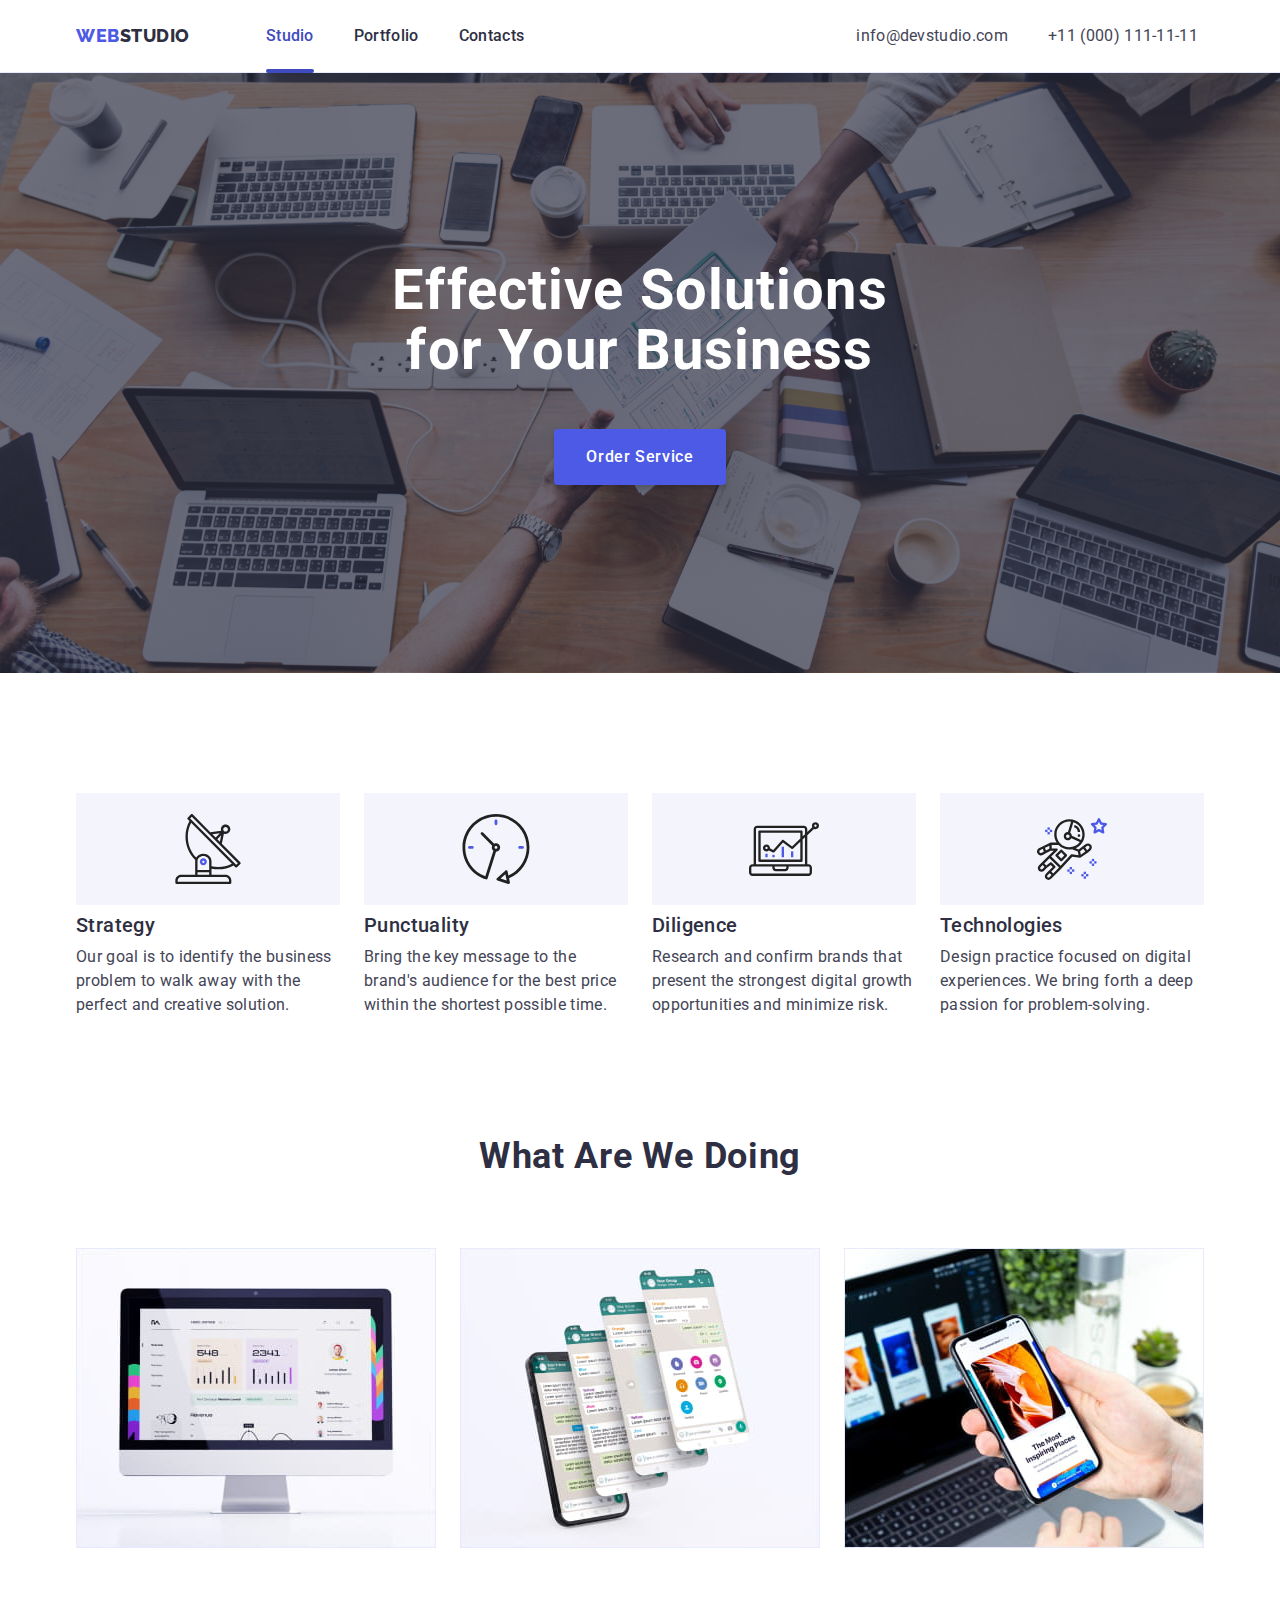
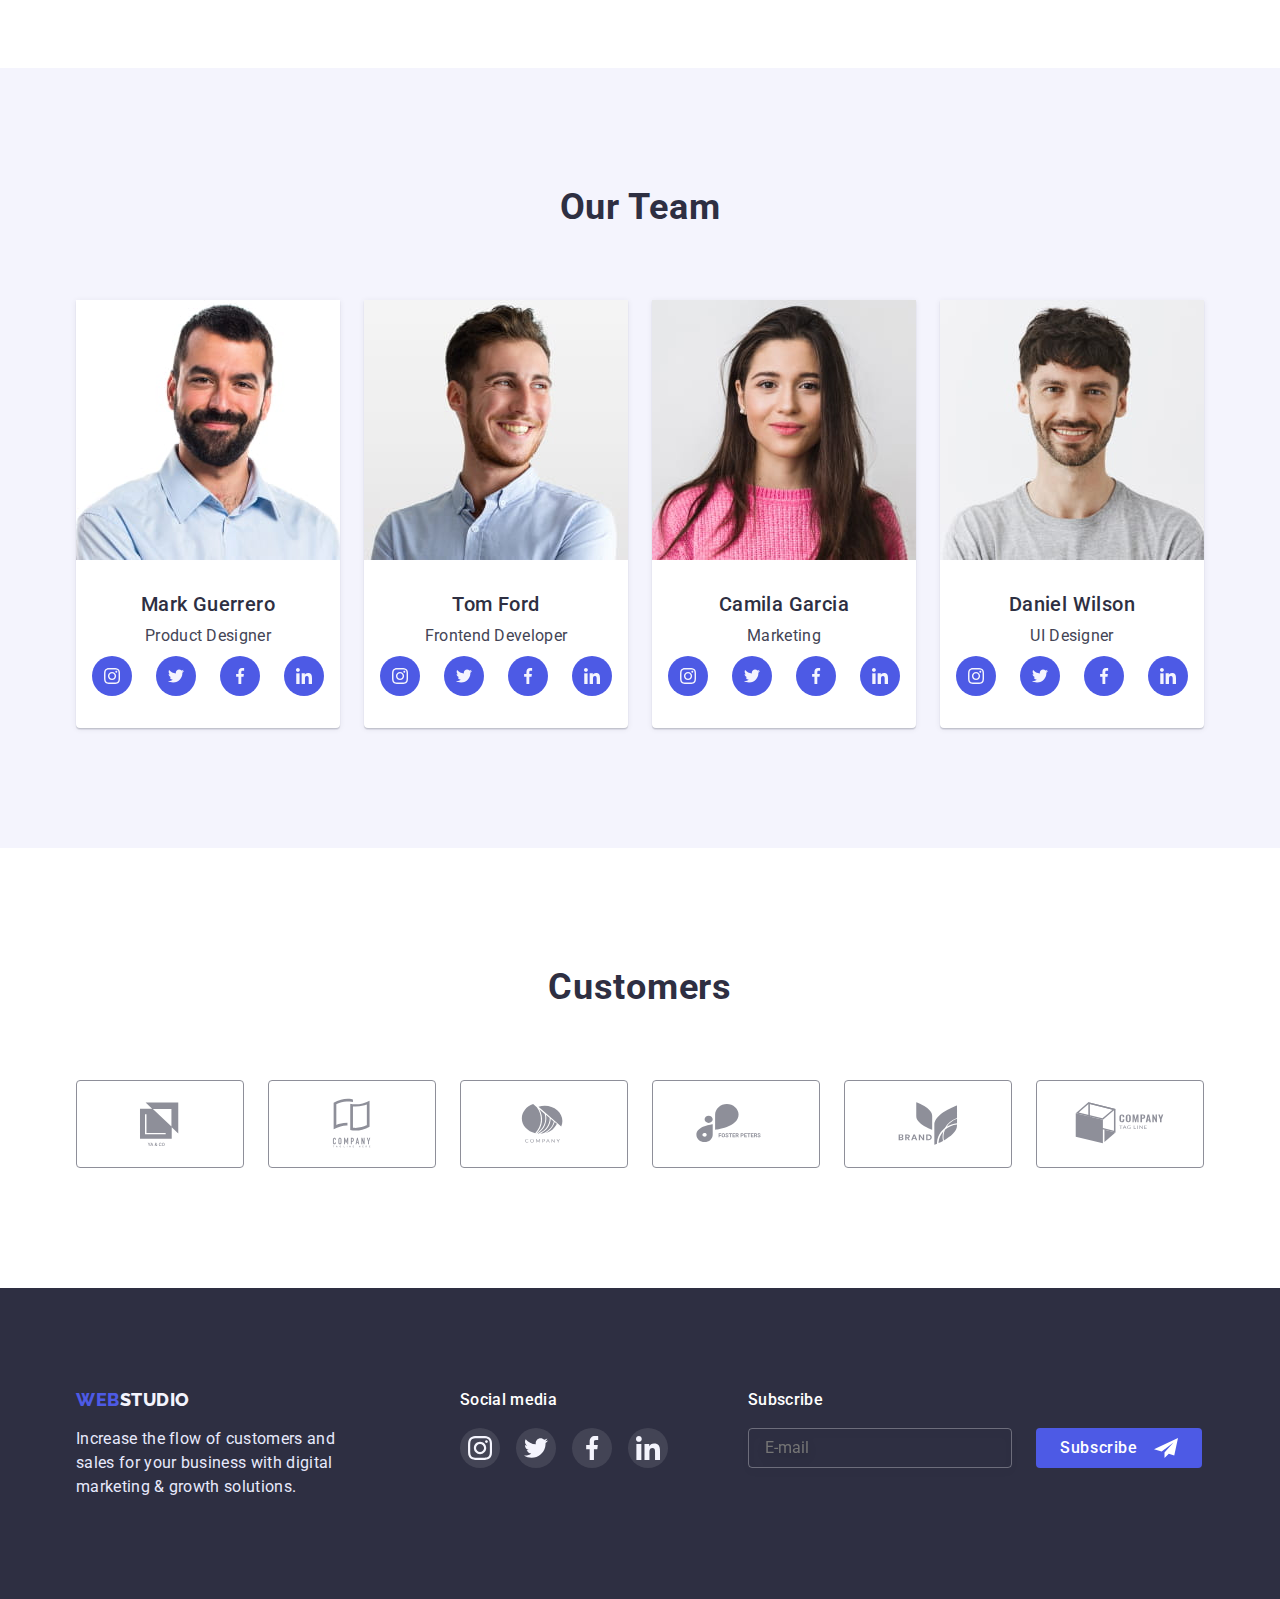
==== commit ff074f32: "Add files via upload" ====
--- a/index.html
+++ b/index.html
@@ -21,11 +21,7 @@
 
         <nav class="top-navigation">
 
-<!--header-logo-->
-
             <a href="./index.html" class="logo"><span class="logo-clr-2">Web</span>Studio</a>
-
-<!--header-navigation-->
 
             <ul class="top-navigation-list">
 
@@ -43,34 +39,120 @@
 
             </ul>
 
-            <button type="button" class="button-mobile">
-                <svg width="32px" height="22px" aria-label=" Перемикач мобільного меню">
+
+            <button type="button" class="button-mobile" data-modal="">
+                <svg width="32" height="22">
                     <use href="./images/icons.svg#icon-menu"></use>
-                    <use href="./images/icons.svg#icon-close"></use>
                 </svg>
             </button>
 
-        </nav>
-
-<!--header-contacts-->
-
-        <address class="top-contacts">
-
-            <ul class="top-contacts-list">
-
-                <li class="top-contacts-items">
-                    <a href="mailto:info@devstudio.com" class="top-contacts-link">info@devstudio.com</a>
-                </li>
-
-                <li class="top-contacts-items">
-                    <a href="tel:+110001111111" class="top-contacts-link">+11 (000) 111-11-11</a>
-                </li>
-
-            </ul>
-
-        </address>
-        
+            
+<div class="mobile-backdrop">
+    <div class="mobile-menu mobile-container">
+
+        <button type="button" class="button-close">
+            <svg width="8" height="8">
+                <use href="./images/icons.svg#icon-close"></use>
+            </svg>
+        </button>
+
+        <ul class="mobile-menu-list">
+
+            <li class="mobile-menu-items">
+                <a href="index.html" class="mobile-menu-items">Studio</a>
+            </li>
+
+            <li class="mobile-menu-items">
+                <a href="portfolio.html" class="mobile-menu-items">Portfolio</a>
+            </li>
+
+            <li class="mobile-menu-items">
+                <a href="" class="mobile-menu-items">Contacts</a>
+            </li>
+
+        </ul>
+
+        <ul class="mobile-contacts-list">
+            
+            <li class="mobile-contacts-items">
+                <a href="tel:+110001111111" class="mobile-tel-link">+11 (000) 111-11-11</a>
+            </li>
+            <li class="mobile-contacts-items">
+                <a href="mailto:info@devstudio.com" class="mobile-mail-link">info@devstudio.com</a>
+            </li>
+
+            
+
+        </ul>
+
+        <ul class="mobile-icons-list">
+
+            <li class="mobile-icons-items ">
+                <a href="" class="mobile-icons-link">
+
+                    <svg class="mobile-icons" width="24" height="24">
+                        <use href="./images/icons.svg#icon-instagram"></use>
+                    </svg>
+
+                </a>
+            </li>
+
+            <li class="mobile-icons-items ">
+                <a href="" class="mobile-icons-link">
+
+                    <svg class="mobile-icons" width="24" height="24">
+                        <use href="./images/icons.svg#icon-twitter"></use>
+                    </svg>
+
+                </a>
+            </li>
+
+            <li class="mobile-icons-items ">
+                <a href="" class="mobile-icons-link">
+
+                    <svg class="mobile-icons" width="24" height="24">
+                        <use href="./images/icons.svg#icon-facebook"></use>
+                    </svg>
+
+                </a>
+            </li>
+
+            <li class="mobile-icons-items ">
+                <a href="" class="mobile-icons-link">
+
+                    <svg class="mobile-icons" width="24" height="24">
+                        <use href="./images/icons.svg#icon-linkedin"></use>
+                    </svg>
+
+                </a>
+            </li>
+
+        </ul>
+
     </div>
+</div>
+
+
+            <address class="top-contacts">
+
+                <ul class="top-contacts-list">
+    
+                    <li class="top-contacts-items">
+                        <a href="mailto:info@devstudio.com" class="top-contacts-link">info@devstudio.com</a>
+                    </li>
+    
+                    <li class="top-contacts-items">
+                        <a href="tel:+110001111111" class="top-contacts-link">+11 (000) 111-11-11</a>
+                    </li>
+    
+                </ul>
+    
+            </address>
+            
+        </div>
+
+
+</nav>
 
 </header>
 
@@ -78,6 +160,7 @@
 
 <main>
 
+    
 <!-- SEC 1 -->
 
 <section class="hero-back">
@@ -686,6 +769,7 @@
 
 </footer>
 
+<script src="./js/mobile-menu.js"></script>
 <script src="./js/modal.js"></script>
 
 </body>
--- a/css/styles.css
+++ b/css/styles.css
@@ -108,6 +108,7 @@
 box-shadow: 0px 2px 1px rgba(46, 47, 66, 0.08), 0px 1px 1px rgba(46, 47, 66, 0.16), 0px 1px 6px rgba(46, 47, 66, 0.08);
 }
 
+
 .top-general{
 display: flex;
 margin: auto;
@@ -180,6 +181,17 @@
 .navigation-styles:hover, .navigation-styles:focus{
 color: var(--color-2);
 }
+
+
+
+
+
+
+
+
+
+
+
 
 .button-mobile{
     width: 32px;
@@ -201,20 +213,198 @@
     }
 }
 
+/* .mobile-backdrop{
+    position: fixed;
+    top: 0;
+    left: 0;
+    width: 100%;
+    height: 100%;
+    background: rgba(46, 47, 66, 0.4);
+    z-index: 100;
+    transition-property: visibility, opacity;
+    transition-duration: 250ms;
+    transition-timing-function: cubic-bezier(0.4, 0, 0.2, 1);
+} */
+
+@media(min-width:768px) {
+    .mobile-backdrop{
+        display: none;
+    }
+}
+
+.mobile-menu{
+    position: absolute;
+    width: 425px;
+    height: 796px;
+    background: var(--color-9);
+    left: 0;
+    justify-content: center;
+    box-shadow: 0px 2px 1px rgba(46, 47, 66, 0.08), 0px 1px 1px rgba(46, 47, 66, 0.16), 0px 1px 6px rgba(46, 47, 66, 0.08);
+}
+
+@media (max-width:424px) {
+    .mobile-menu{
+        width:320px;
+
+    }
+}
+
+.mobile-container{
+    max-width: 425px;
+    padding-left: 40px;
+    padding-top: 80px;
+    padding-bottom: 40px;
+}
+
+@media (max-width:424px) {
+    .mobile-container{
+        max-width:320px;
+        padding-left: 15px;
+        
+    }
+}
+
+.button-close{
+border: 1px solid rgba(0, 0, 0, 0.1);
+width: 24px;
+height: 24px;
+border-radius: 50%;
+cursor: pointer;
+background-color: var(--color-7);
+display: flex;
+justify-content: center;
+align-items: center;
+position: absolute;
+top: 24px;
+right: 24px;
+transition-property: background, fill;
+transition-duration: 250ms;
+transition-timing-function: cubic-bezier(0.4, 0, 0.2, 1);
+}
+
+.mobile-menu-list{
+display: grid;
+gap: 40px;
+}
+
+.mobile-menu-items{
+list-style-type: none;
+}
+
+.mobile-menu-items{
+font-weight: 700;
+font-size: 36px;
+line-height: 1.1;
+letter-spacing: 0.02em;
+text-transform: capitalize;
+color: var(--color-3);
+text-decoration: none;
+}
+
+.mobile-contacts-list{
+margin-top: 284px;
+gap: 40px;
+display: grid;
+}
+
+.mobile-contacts-items{
+list-style-type: none;
+}
+
+.mobile-mail-link{
+text-decoration: none;
+font-weight: 500;
+font-size: 20px;
+line-height: 1.2;
+letter-spacing: 0.02em;
+color: var(--color-5);
+}
+
+.mobile-tel-link{
+    text-decoration: none;
+    font-weight: 700;
+font-size: 36px;
+line-height: 1.1;
+letter-spacing: 0.02em;
+text-transform: capitalize;
+color: var(--color-1);
+
+}
+
+@media (max-width:424px) {
+    .mobile-tel-link{
+        font-weight: 600;
+        font-size: 30px;
+        line-height: 1.3;
+        
+    }
+}
+
+.mobile-icons-list{
+    display: flex;
+    gap: 56px;
+    padding: 0;
+    margin-top: 48px;
+}
+
+@media (max-width:424px) {
+    .mobile-icons-list{
+        gap: 40px;
+        
+    }
+}
+
+.mobile-icons-items{
+list-style-type: none;
+}
+
+.mobile-icons-link{
+    display: flex;
+    justify-content: center;
+    align-items: center;
+    width: 40px;
+    height: 40px;
+    border-radius: 50%;
+    color: var(--color-8);
+    background: var(--color-1);
+    transition-property: background;
+    transition-duration: 250ms;
+    transition-timing-function: cubic-bezier(0.4, 0, 0.2, 1);
+}
+
+.mobile-icons{
+    fill: currentColor;
+}
+
+
+
+
+
+
+
+
+
+
+
+
+
+
 .top-contacts{
-margin-left: auto;
+margin-left: 332px;
 }
 
 @media(min-width:768px) and (max-width:1199px) {
     .top-contacts{
         display: flex;
         align-items: center;
+        margin-left: 121px;
     }
 }
 
 @media(min-width:425px) and (max-width:767px) {
     .top-contacts{
         display: none;
+        margin-left: 0;
     }
 }
 
